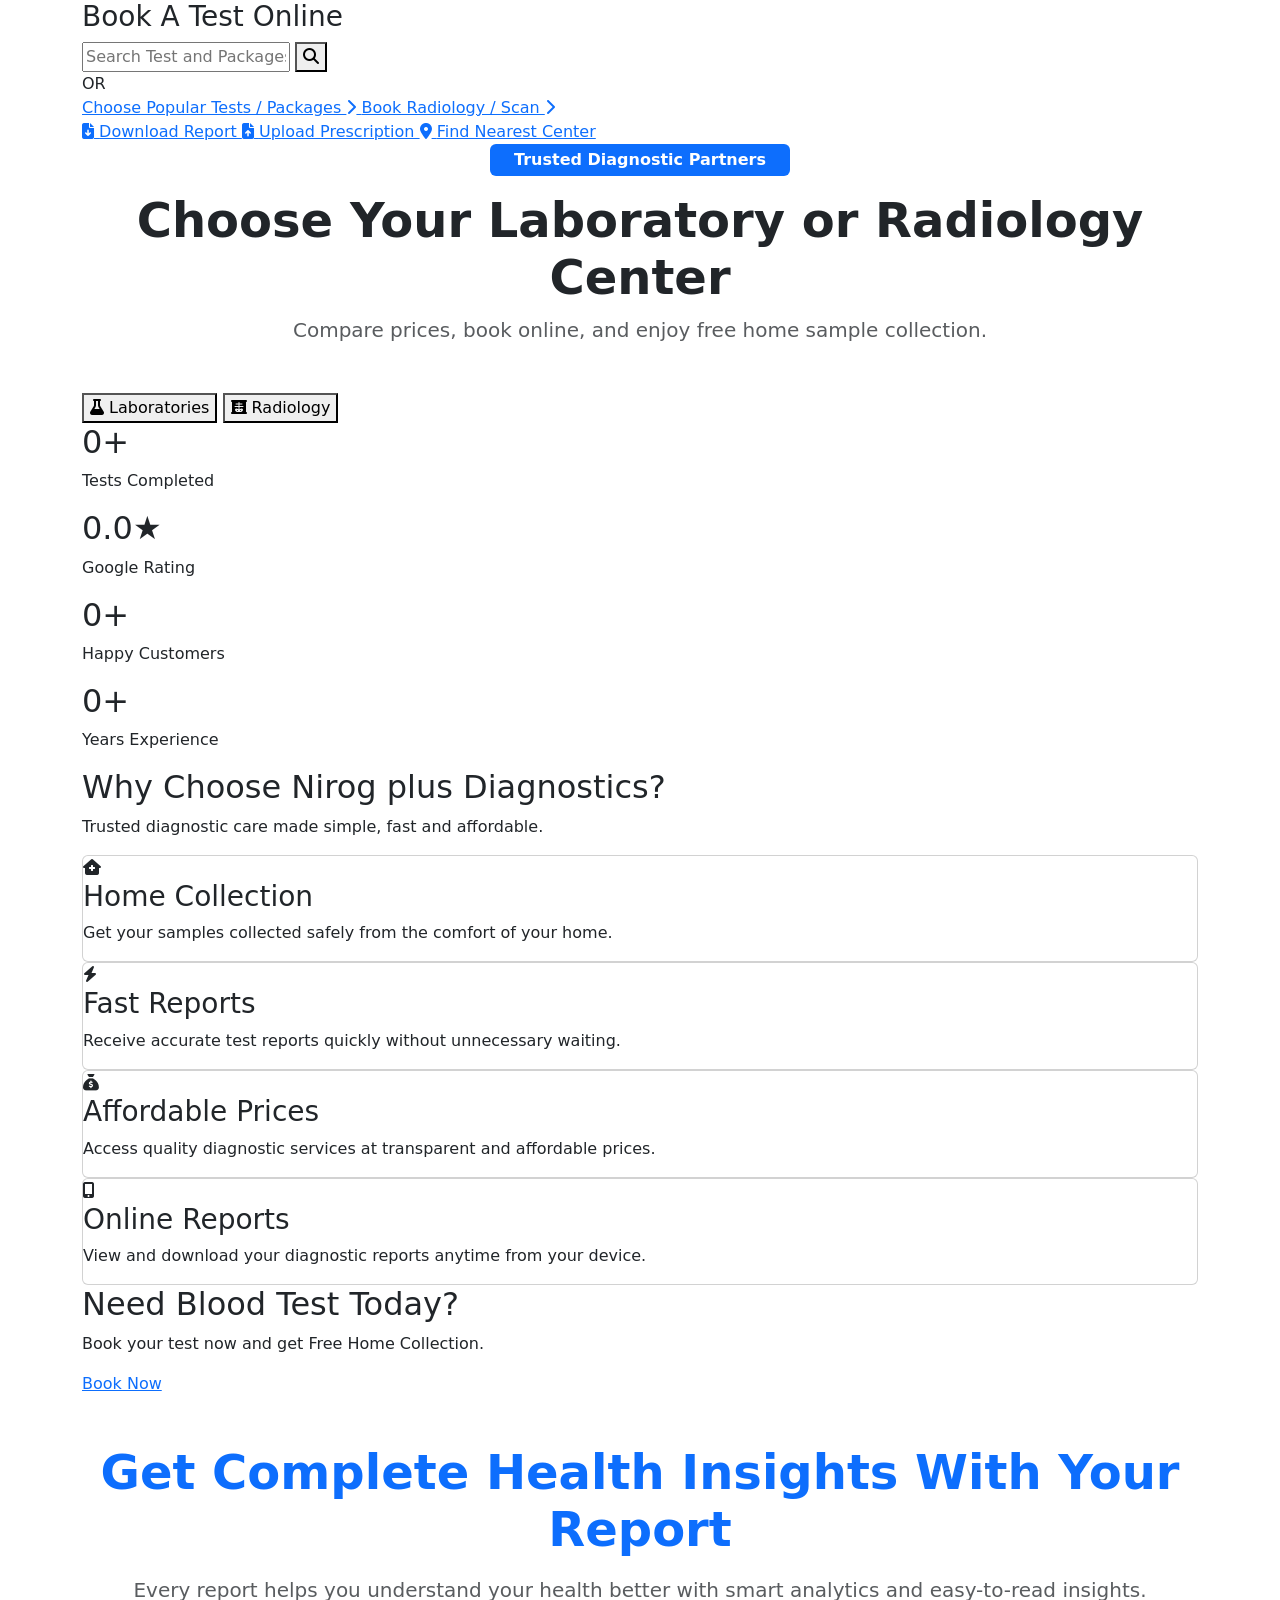
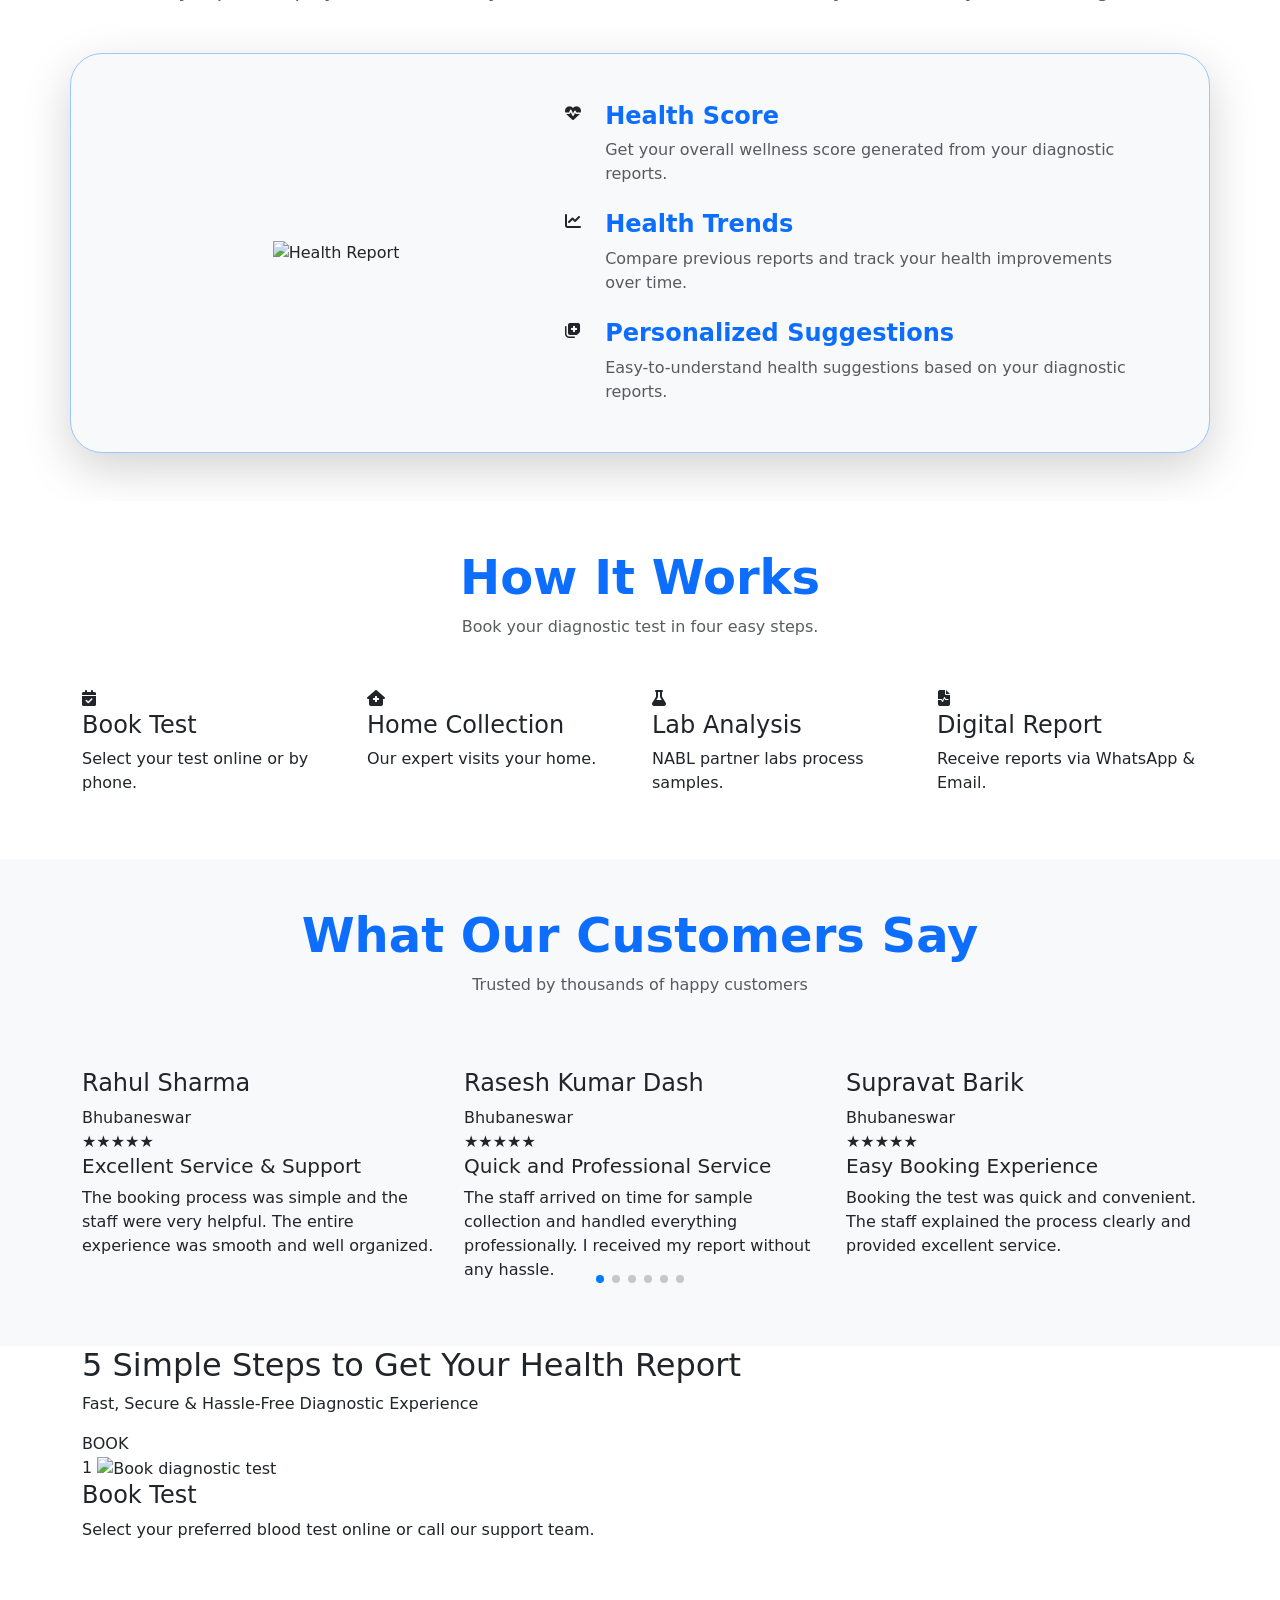
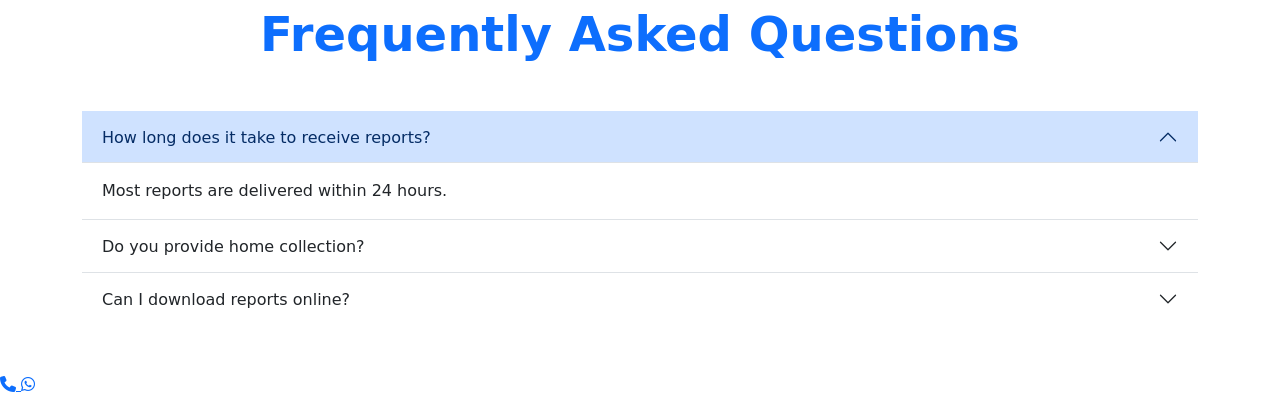
==== index.html @ 0815c011 "updated mobile number and email and chnaged title part" ====
<!DOCTYPE html>
<html lang="en">

<head>

    <meta charset="UTF-8">

    <meta name="viewport" content="width=device-width, initial-scale=1.0">

    <title>Nirog plus Diagnostics</title>

    <link href="https://cdn.jsdelivr.net/npm/bootstrap@5.3.7/dist/css/bootstrap.min.css" rel="stylesheet">
    <link rel="stylesheet"
          href="https://cdnjs.cloudflare.com/ajax/libs/font-awesome/6.6.0/css/all.min.css">
    <link
            rel="stylesheet"
            href="https://cdn.jsdelivr.net/npm/swiper@11/swiper-bundle.min.css">
    <link rel="stylesheet" href="css/style.css">
    <link rel="stylesheet" href="css/home.css">
    <link rel="stylesheet" href="css/fragment.css">
    <link rel="stylesheet" href="css/responsive.css">
    <link rel="stylesheet" href="css/animation.css">

</head>

<body>

<div id="topbar"></div>

<div id="header"></div>

<main>

    <section class="hero-banner">
        <div class="container hero-banner-grid">

            <!-- LEFT: Sliding promo banner -->
             <!-- LEFT: Sliding promo banner -->
            <div class="banner-slider">
                <div class="swiper heroSwiper">
                    <div class="swiper-wrapper" id="bannerWrapper">
                        <!-- Banner images added automatically by JS -->
                    </div>

                    <div class="swiper-pagination"></div>
                </div>
            </div>
            <!-- RIGHT: Booking sidebar card -->
            <div class="booking-card">

                <h3>Book A Test Online</h3>

                <form class="booking-search" >
                    <input type="text" id="testSearch" placeholder="Search Test and Packages">
                    <button type="submit" aria-label="Search">
                        <i class="fa-solid fa-magnifying-glass"></i>
                    </button>
                </form>

                <div class="or-divider"><span>OR</span></div>

                <a href="tests.html" class="booking-option">
                    Choose Popular Tests / Packages
                    <i class="fa-solid fa-chevron-right"></i>
                </a>

                <a href="packages.html#radiology" class="booking-option">
                    Book Radiology / Scan
                    <i class="fa-solid fa-chevron-right"></i>
                </a>

                <div class="quick-actions">

                    <a href="#" class="quick-action" onclick="downloadReportWhatsApp(event)">
        <span class="quick-icon">
            <i class="fa-solid fa-file-arrow-down"></i>
        </span>
                        Download Report
                    </a>

                    <a href="#" class="quick-action" onclick="uploadPrescriptionWhatsApp(event)">
        <span class="quick-icon">
            <i class="fa-solid fa-file-arrow-up"></i>
        </span>
                        Upload Prescription
                    </a>

                    <a href="https://maps.google.com/?q=NIROG+Diagnostics"
                       target="_blank"
                       class="quick-action">
        <span class="quick-icon">
            <i class="fa-solid fa-location-dot"></i>
        </span>
                        Find Nearest Center
                    </a>

                </div>

            </div>

        </div>
    </section>

    <section class="partner-section">

        <div class="container">

            <div class="section-title text-center mb-5">

            <span class="badge bg-primary px-4 py-2 fs-6">
                Trusted Diagnostic Partners
            </span>

                <h1 class="display-5 fw-bold mt-3">
                    Choose Your Laboratory or Radiology Center
                </h1>

                <p class="lead text-muted">

                    Compare prices, book online, and enjoy free home sample collection.

                </p>

            </div>

            <div class="partner-toggle-container">
                <div class="partner-toggle-slider"></div>
                <button class="partner-tab active"
                        data-target="labs">
                    <i class="fa-solid fa-flask"></i>
                    Laboratories
                </button>
                <button class="partner-tab"
                        data-target="radiology">
                    <i class="fa-solid fa-x-ray"></i>
                    Radiology
                </button>
            </div>

            <div id="labs"
                 class="partner-grid active-grid"></div>

            <div id="radiology"
                 class="partner-grid"></div>

        </div>

    </section>
    <section class="stats">

        <div class="container stat-grid">

            <div>
                <h2><span class="counter-value" data-target="2000">0</span>+</h2>
                <p>Tests Completed</p>
            </div>

            <div>
                <h2><span class="counter-value" data-target="4.5" data-decimals="1">0.0</span>★</h2>
                <p>Google Rating</p>
            </div>

            <div>
                <h2><span class="counter-value" data-target="5000">0</span>+</h2>
                <p>Happy Customers</p>
            </div>

            <div>
                <h2><span class="counter-value" data-target="15">0</span>+</h2>
                <p>Years Experience</p>
            </div>

        </div>

    </section>

    <section class="services">
        <div class="container">

            <h2>Why Choose Nirog plus Diagnostics?</h2>

            <p class="section-subtitle">
                Trusted diagnostic care made simple, fast and affordable.
            </p>

            <div class="service-grid">

                <div class="card">
                    <div class="service-icon">
                        <i class="fa-solid fa-house-medical"></i>
                    </div>
                    <h3>Home Collection</h3>
                    <p>Get your samples collected safely from the comfort of your home.</p>
                </div>

                <div class="card">
                    <div class="service-icon">
                        <i class="fa-solid fa-bolt"></i>
                    </div>
                    <h3>Fast Reports</h3>
                    <p>Receive accurate test reports quickly without unnecessary waiting.</p>
                </div>

                <div class="card">
                    <div class="service-icon">
                        <i class="fa-solid fa-sack-dollar"></i>
                    </div>
                    <h3>Affordable Prices</h3>
                    <p>Access quality diagnostic services at transparent and affordable prices.</p>
                </div>

                <div class="card">
                    <div class="service-icon">
                        <i class="fa-solid fa-mobile-screen-button"></i>
                    </div>
                    <h3>Online Reports</h3>
                    <p>View and download your diagnostic reports anytime from your device.</p>
                </div>

            </div>
        </div>
    </section>
    <section class="cta">

        <div class="container">

            <h2>

                Need Blood Test Today?

            </h2>

            <p>

                Book your test now and get Free Home Collection.

            </p>

            <a href="booking.html" class="primary-btn">

                Book Now

            </a>

        </div>
        </section>
    <section class="health-insights py-5">

        <div class="container">

            <div class="text-center mb-5">

                <h2 class="fw-bold display-5 text-primary">
                    Get Complete Health Insights With Your Report
                </h2>

                <p class="lead text-muted mt-3">
                    Every report helps you understand your health better with
                    smart analytics and easy-to-read insights.
                </p>

            </div>

            <div class="row align-items-center rounded-5 shadow-lg p-5 bg-light border border-primary-subtle">

                <!-- Left Image -->

                <div class="col-lg-5 text-center position-relative mb-5 mb-lg-0">

                    <img src="images/all/health-report.png"
                         class="img-fluid health-img"
                         alt="Health Report">

                    <span class="pulse pulse1"></span>
                    <span class="pulse pulse2"></span>

                </div>

                <!-- Right Content -->

                <div class="col-lg-7">

                    <div class="d-flex mb-4">

                        <div class="icon-circle me-4">

                            <i class="fa-solid fa-heart-pulse"></i>

                        </div>

                        <div>

                            <h4 class="fw-bold text-primary">
                                Health Score
                            </h4>

                            <p class="text-muted mb-0">
                                Get your overall wellness score generated from your
                                diagnostic reports.
                            </p>

                        </div>

                    </div>

                    <div class="d-flex mb-4">

                        <div class="icon-circle me-4">

                            <i class="fa-solid fa-chart-line"></i>

                        </div>

                        <div>

                            <h4 class="fw-bold text-primary">
                                Health Trends
                            </h4>

                            <p class="text-muted mb-0">
                                Compare previous reports and track your health
                                improvements over time.
                            </p>

                        </div>

                    </div>

                    <div class="d-flex">

                        <div class="icon-circle me-4">

                            <i class="fa-solid fa-notes-medical"></i>

                        </div>

                        <div>

                            <h4 class="fw-bold text-primary">
                                Personalized Suggestions
                            </h4>

                            <p class="text-muted mb-0">
                                Easy-to-understand health suggestions based on
                                your diagnostic reports.
                            </p>

                        </div>

                    </div>

                </div>

            </div>

        </div>

    </section>
    <section class="process py-5 bg-white">

        <div class="container">

            <div class="text-center mb-5">

                <h2 class="display-5 fw-bold text-primary">

                    How It Works

                </h2>

                <p class="text-muted">

                    Book your diagnostic test in four easy steps.

                </p>

            </div>

            <div class="row g-4">

                <div class="col-lg-3 col-md-6">

                    <div class="process-card">

                        <div class="process-icon">

                            <i class="fa-solid fa-calendar-check"></i>

                        </div>

                        <h4>Book Test</h4>

                        <p>Select your test online or by phone.</p>

                    </div>

                </div>

                <div class="col-lg-3 col-md-6">

                    <div class="process-card">

                        <div class="process-icon">

                            <i class="fa-solid fa-house-medical"></i>

                        </div>

                        <h4>Home Collection</h4>

                        <p>Our expert visits your home.</p>

                    </div>

                </div>

                <div class="col-lg-3 col-md-6">

                    <div class="process-card">

                        <div class="process-icon">

                            <i class="fa-solid fa-flask"></i>

                        </div>

                        <h4>Lab Analysis</h4>

                        <p>NABL partner labs process samples.</p>

                    </div>

                </div>

                <div class="col-lg-3 col-md-6">

                    <div class="process-card">

                        <div class="process-icon">

                            <i class="fa-solid fa-file-waveform"></i>

                        </div>

                        <h4>Digital Report</h4>

                        <p>Receive reports via WhatsApp & Email.</p>

                    </div>

                </div>

            </div>

        </div>

    </section>
    <section class="testimonial-section py-5 bg-light">

        <div class="container">

            <div class="text-center mb-5">

                <h2 class="display-5 fw-bold text-primary">

                    What Our Customers Say

                </h2>

                <p class="text-muted">

                    Trusted by thousands of happy customers

                </p>

            </div>

            <div class="swiper testimonialSwiper">

                <div class="swiper-wrapper">

                    <div class="swiper-slide">

                        <div class="testimonial-card">

                            <div class="testimonial-header">

                                <img src="https://i.pravatar.cc/120?img=11" alt="">

                                <div class="testimonial-user">

                                    <h4>Rahul Sharma</h4>

                                    <span>Bhubaneswar</span>

                                    <div class="stars">
                                        ★★★★★
                                    </div>

                                </div>

                            </div>

                            <h5 class="review-title">
                                Excellent Service & Support
                            </h5>

                            <p>
                                The booking process was simple and the staff were very helpful. The entire experience was smooth and well organized.
                            </p>

                        </div>

                    </div>

                    <div class="swiper-slide">

                        <div class="testimonial-card">

                            <div class="testimonial-header">

                                <img src="https://i.pravatar.cc/120?img=17" alt="">

                                <div class="testimonial-user">

                                    <h4>Rasesh Kumar Dash</h4>

                                    <span>Bhubaneswar</span>

                                    <div class="stars">
                                        ★★★★★
                                    </div>

                                </div>

                            </div>

                            <h5 class="review-title">
                                Quick and Professional Service
                            </h5>

                            <p>
                                The staff arrived on time for sample collection and handled everything professionally. I received my report without any hassle.
                            </p>

                        </div>

                    </div>

                    <div class="swiper-slide">

                        <div class="testimonial-card">

                            <div class="testimonial-header">

                                <img src="https://i.pravatar.cc/120?img=14" alt="">

                                <div class="testimonial-user">

                                    <h4>Supravat Barik</h4>

                                    <span>Bhubaneswar</span>

                                    <div class="stars">
                                        ★★★★★
                                    </div>

                                </div>

                            </div>

                            <h5 class="review-title">
                                Easy Booking Experience
                            </h5>

                            <p>
                                Booking the test was quick and convenient. The staff explained the process clearly and provided excellent service.
                            </p>

                        </div>

                    </div>

                    <div class="swiper-slide">

                        <div class="testimonial-card">

                            <div class="testimonial-header">

                                <img src="https://i.pravatar.cc/120?img=13" alt="">

                                <div class="testimonial-user">

                                    <h4>Samer Swain</h4>

                                    <span>Cuttack</span>

                                    <div class="stars">
                                        ★★★★★
                                    </div>

                                </div>

                            </div>

                            <h5 class="review-title">
                                Fast Report Delivery
                            </h5>

                            <p>
                                I was impressed with how quickly the report was prepared. The process was simple, and the report was easy to access.
                            </p>

                        </div>

                    </div>

                    <div class="swiper-slide">

                        <div class="testimonial-card">

                            <div class="testimonial-header">

                                <img src="https://i.pravatar.cc/120?img=12" alt="">

                                <div class="testimonial-user">

                                    <h4>Siba Sundar Behera</h4>

                                    <span>Bhadrak</span>

                                    <div class="stars">
                                        ★★★★★
                                    </div>

                                </div>

                            </div>

                            <h5 class="review-title">
                                Convenient Home Collection
                            </h5>

                            <p>
                                The home sample collection service was very convenient. The staff was polite, careful, and arrived at the scheduled time.
                            </p>

                        </div>

                    </div>

                    <div class="swiper-slide">

                        <div class="testimonial-card">

                            <div class="testimonial-header">

                                <img src="https://i.pravatar.cc/120?img=16" alt="">

                                <div class="testimonial-user">

                                    <h4>Adesh Shhu</h4>

                                    <span>Bhubaneswar</span>

                                    <div class="stars">
                                        ★★★★★
                                    </div>

                                </div>

                            </div>

                            <h5 class="review-title">
                                Great Overall Experience
                            </h5>

                            <p>
                                From booking to receiving the report, everything was handled smoothly. A convenient and reliable diagnostic service.
                            </p>

                        </div>

                    </div>

                </div>

                <div class="swiper-pagination"></div>

            </div>

        </div>

    </section>
    <section class="journey">

        <div class="container">

            <div class="journey-heading">
                <h2>5 Simple Steps to Get Your Health Report</h2>
                <p>Fast, Secure & Hassle-Free Diagnostic Experience</p>
            </div>

            <div class="swiper journeySwiper">

                <div class="swiper-wrapper">

                    <!-- Step 1 -->
                    <div class="swiper-slide">
                        <div class="journey-card">
                            <span class="step-tag blue">BOOK</span>

                            <div class="journey-image">
                                <span class="step-number">1</span>
                                <img src="https://images.unsplash.com/photo-1516321318423-f06f85e504b3?w=500"
                                     alt="Book diagnostic test">
                            </div>

                            <h4>Book Test</h4>
                            <p>Select your preferred blood test online or call our support team.</p>
                        </div>
                    </div>

                    <!-- Step 2 -->
                    <div class="swiper-slide">
                        <div class="journey-card">
                            <span class="step-tag pink">CONFIRM</span>

                            <div class="journey-image">
                                <span class="step-number">2</span>
                                <img src="https://images.unsplash.com/photo-1512941937669-90a1b58e7e9c?w=500"
                                     alt="Booking confirmation">
                            </div>

                            <h4>Confirmation</h4>
                            <p>Receive your booking confirmation instantly through SMS and WhatsApp.</p>
                        </div>
                    </div>

                    <!-- Step 3 -->
                    <div class="swiper-slide">
                        <div class="journey-card">
                            <span class="step-tag green">COLLECT</span>

                            <div class="journey-image">
                                <span class="step-number">3</span>
                                <img src="https://images.unsplash.com/photo-1584515933487-779824d29309?w=500"
                                     alt="Home sample collection">
                            </div>

                            <h4>Sample Collection</h4>
                            <p>Certified professionals collect your sample safely from your home.</p>
                        </div>
                    </div>

                    <!-- Step 4 -->
                    <div class="swiper-slide">
                        <div class="journey-card">
                            <span class="step-tag blue">ANALYZE</span>

                            <div class="journey-image">
                                <span class="step-number">4</span>
                                <img src="https://images.unsplash.com/photo-1576091160550-2173dba999ef?w=500"
                                     alt="Laboratory analysis">
                            </div>

                            <h4>Lab Analysis</h4>
                            <p>Partner laboratories process every sample carefully and accurately.</p>
                        </div>
                    </div>

                    <!-- Step 5 -->
                    <div class="swiper-slide">
                        <div class="journey-card">
                            <span class="step-tag red">REPORT</span>

                            <div class="journey-image">
                                <span class="step-number">5</span>
                                <img src="https://images.unsplash.com/photo-1559757175-0eb30cd8c063?w=500"
                                     alt="Download diagnostic report">
                            </div>

                            <h4>Download Report</h4>
                            <p>Receive your report conveniently through WhatsApp and Email.</p>
                        </div>
                    </div>

                </div>

                <div class="swiper-pagination journey-pagination"></div>

            </div>

        </div>

    </section>
    <section class="py-5">

        <div class="container">

            <h2 class="display-5 text-center fw-bold text-primary mb-5">

                Frequently Asked Questions

            </h2>

            <div class="accordion accordion-flush"

                 id="faqAccordion">

                <div class="accordion-item">

                    <h2 class="accordion-header">

                        <button class="accordion-button"

                                data-bs-toggle="collapse"

                                data-bs-target="#faq1">

                            How long does it take to receive reports?

                        </button>

                    </h2>

                    <div id="faq1"

                         class="accordion-collapse collapse show"

                         data-bs-parent="#faqAccordion">

                        <div class="accordion-body">

                            Most reports are delivered within 24 hours.

                        </div>

                    </div>

                </div>

                <div class="accordion-item">

                    <h2 class="accordion-header">

                        <button class="accordion-button collapsed"

                                data-bs-toggle="collapse"

                                data-bs-target="#faq2">

                            Do you provide home collection?

                        </button>

                    </h2>

                    <div id="faq2"

                         class="accordion-collapse collapse"

                         data-bs-parent="#faqAccordion">

                        <div class="accordion-body">

                            Yes, free home collection is available in selected locations.

                        </div>

                    </div>

                </div>

                <div class="accordion-item">

                    <h2 class="accordion-header">

                        <button class="accordion-button collapsed"

                                data-bs-toggle="collapse"

                                data-bs-target="#faq3">

                            Can I download reports online?

                        </button>

                    </h2>

                    <div id="faq3"

                         class="accordion-collapse collapse"

                         data-bs-parent="#faqAccordion">

                        <div class="accordion-body">

                            Yes, reports are available through WhatsApp, Email, and the website.

                        </div>

                    </div>

                </div>

            </div>

        </div>

    </section>
    <a href="tel:+919114124211"
       class="call-float">

        <i class="fa-solid fa-phone"></i>

    </a>
    <a href="https://wa.me/919114124211"
       class="whatsapp-float"
       target="_blank">

        <i class="fa-brands fa-whatsapp"></i>

    </a>
</main>

<div id="footer"></div>
<script src="https://cdn.jsdelivr.net/npm/swiper@11/swiper-bundle.min.js"></script>
<script src="https://cdn.jsdelivr.net/npm/bootstrap@5.3.7/dist/js/bootstrap.bundle.min.js"></script>
<script src="https://cdn.jsdelivr.net/npm/@srexi/purecounterjs/dist/purecounter_vanilla.js"></script>
<script src="js/include.js"></script>
<script src="js/partners.js"></script>
<script src="js/app.js"></script>
<script>

    const swiper = new Swiper(".testimonialSwiper",{

    loop:true,

    spaceBetween:30,

    speed:900,

    grabCursor:true,

    autoplay:{

    delay:2500,

    disableOnInteraction:false,

    pauseOnMouseEnter:true

    },

    pagination:{

    el:".swiper-pagination",

    clickable:true

    },

    breakpoints:{

    0:{

    slidesPerView:1

    },

    768:{

    slidesPerView:2

    },

    1200:{

    slidesPerView:3

    }

    }

    });
    document.querySelector(".booking-search")
    .addEventListener("submit", function(e){

        e.preventDefault();

        const query =
            document.getElementById("testSearch").value.trim();

        if(query){
            window.location.href =
                "search.html?q=" + encodeURIComponent(query);
        }
    });

</script>
</body>

</html>
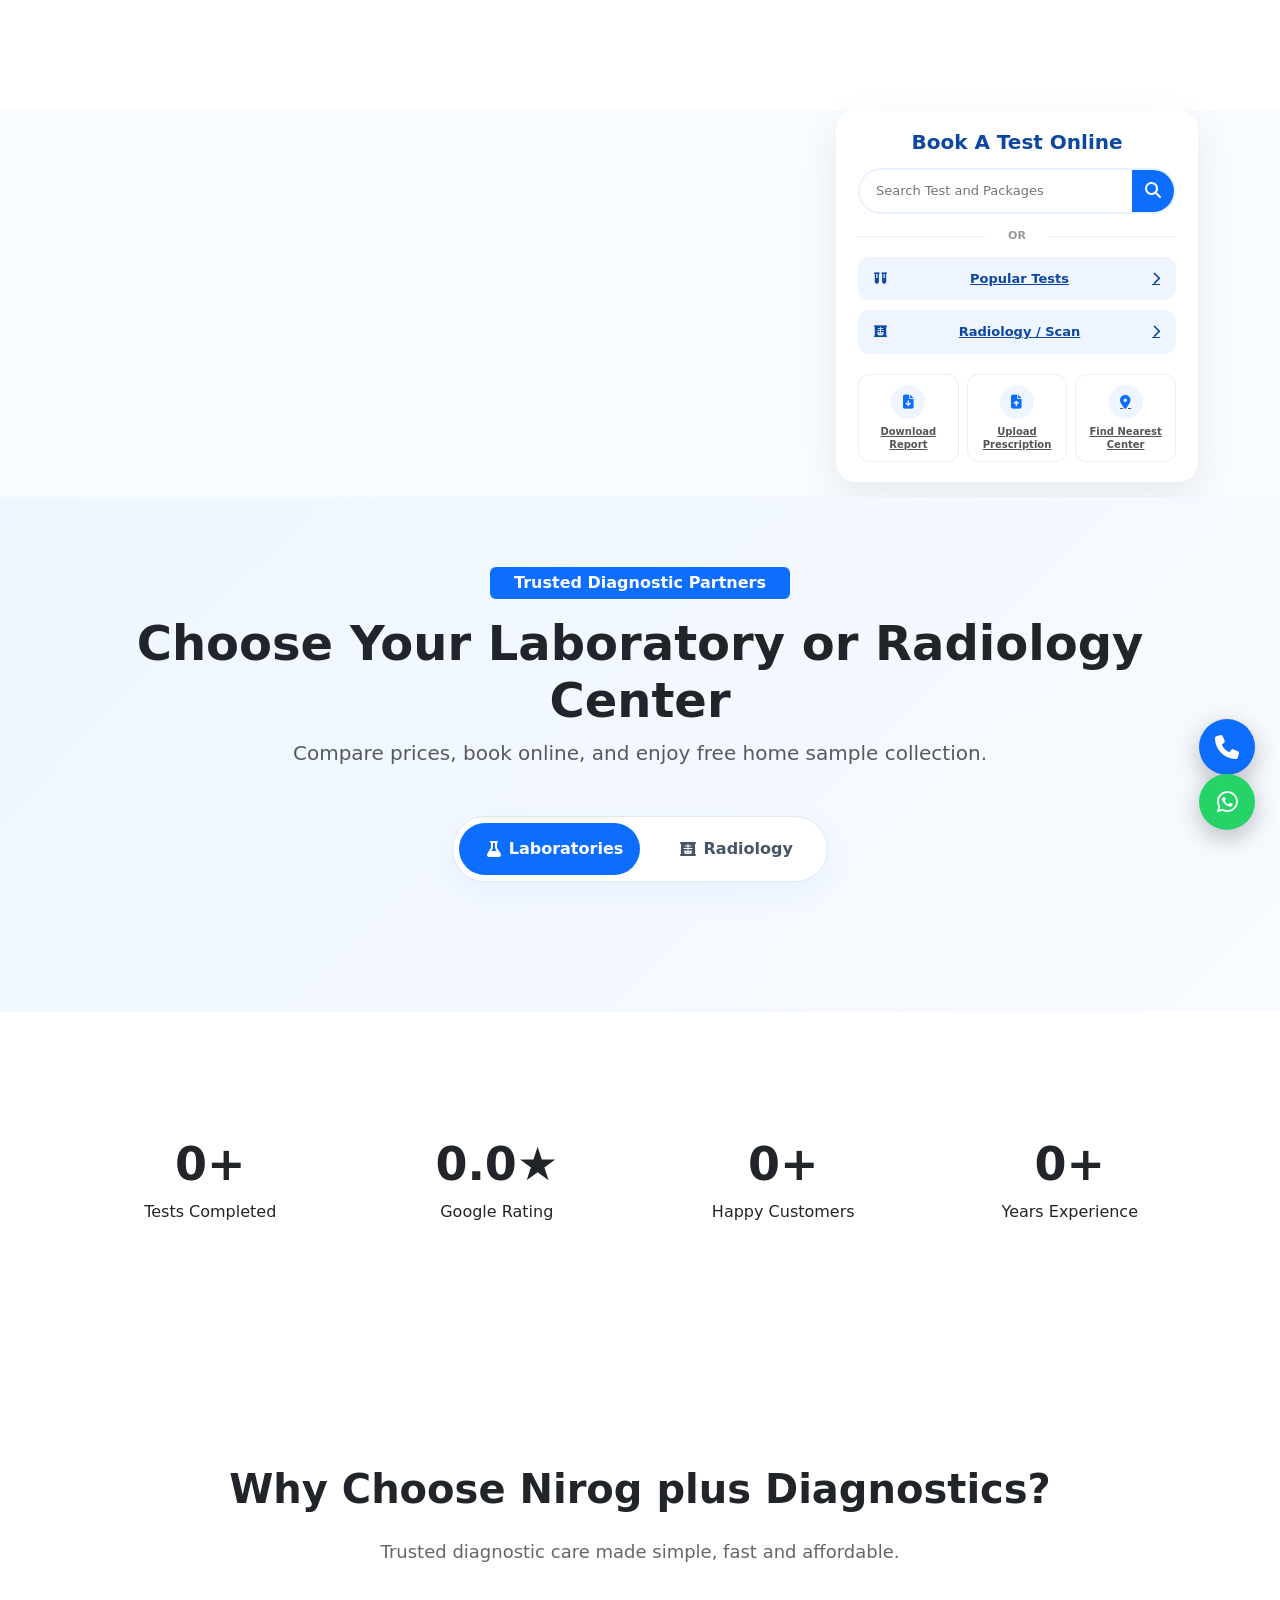
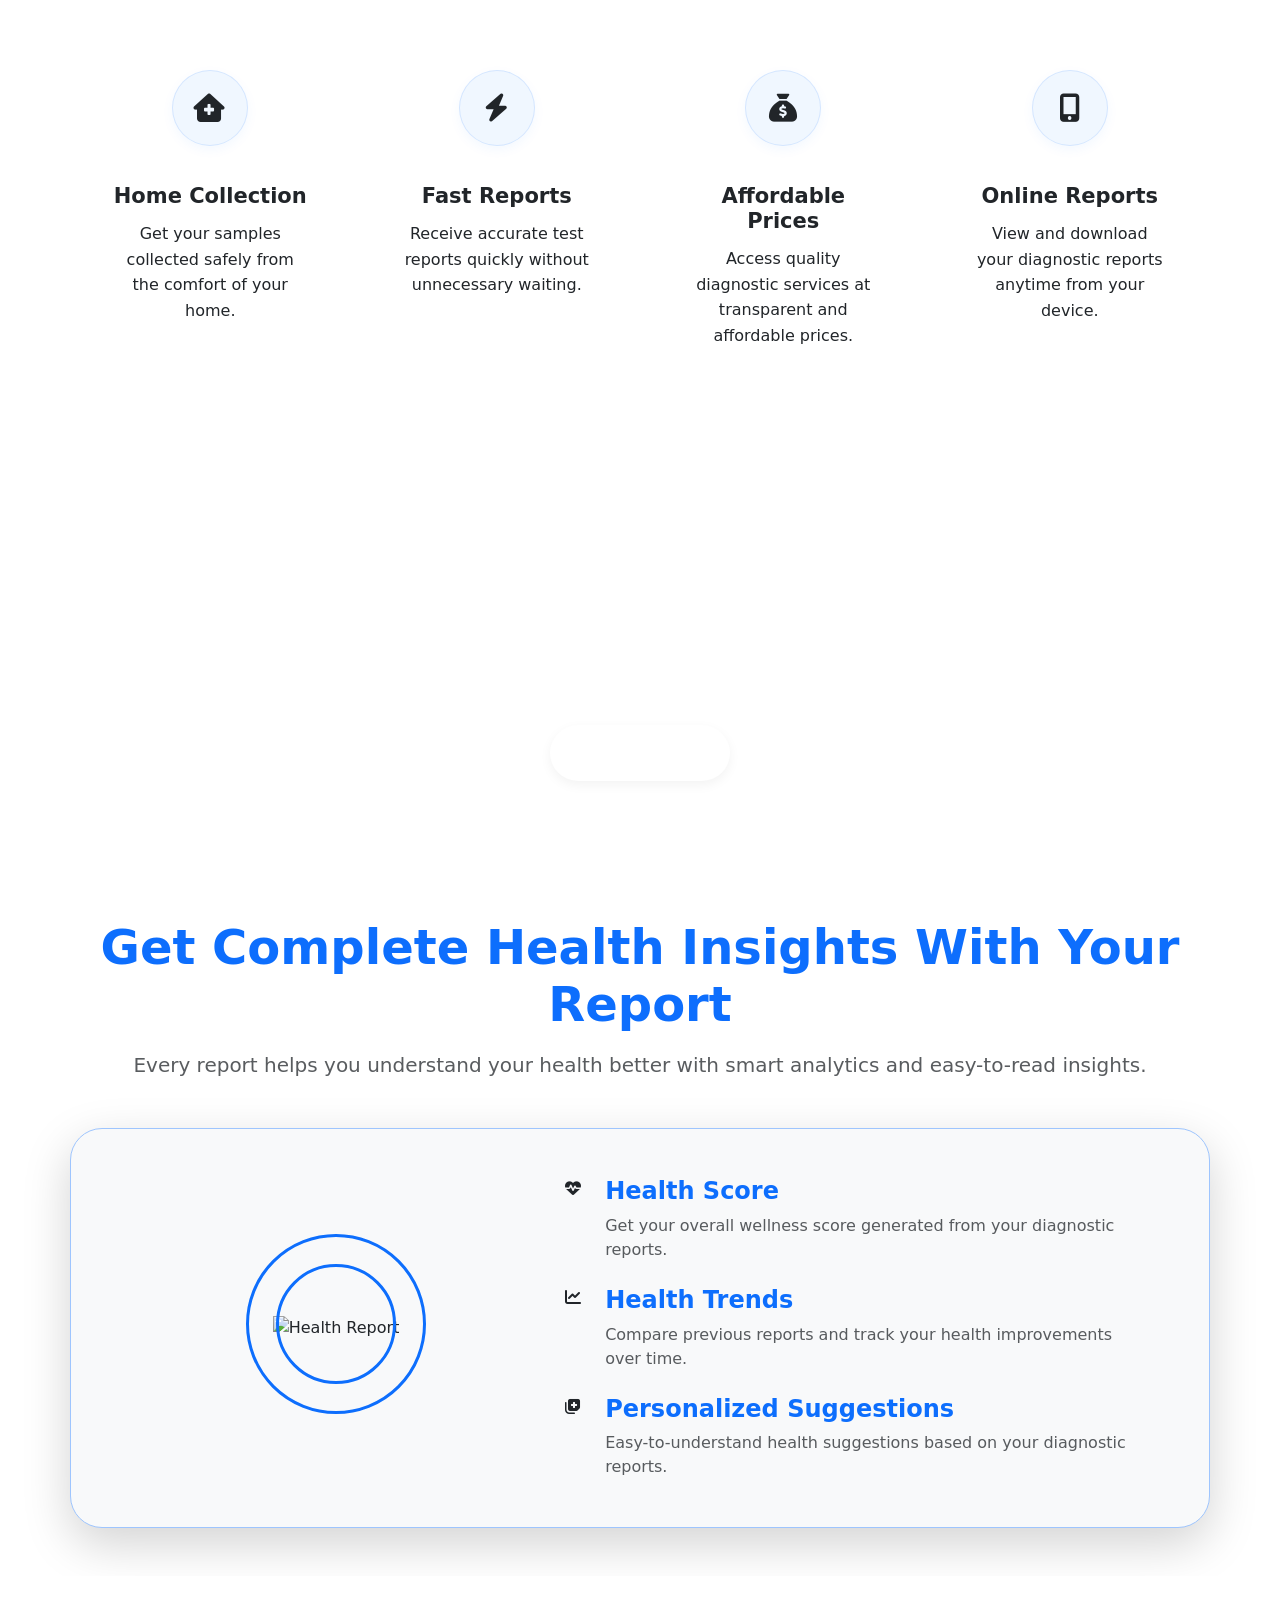
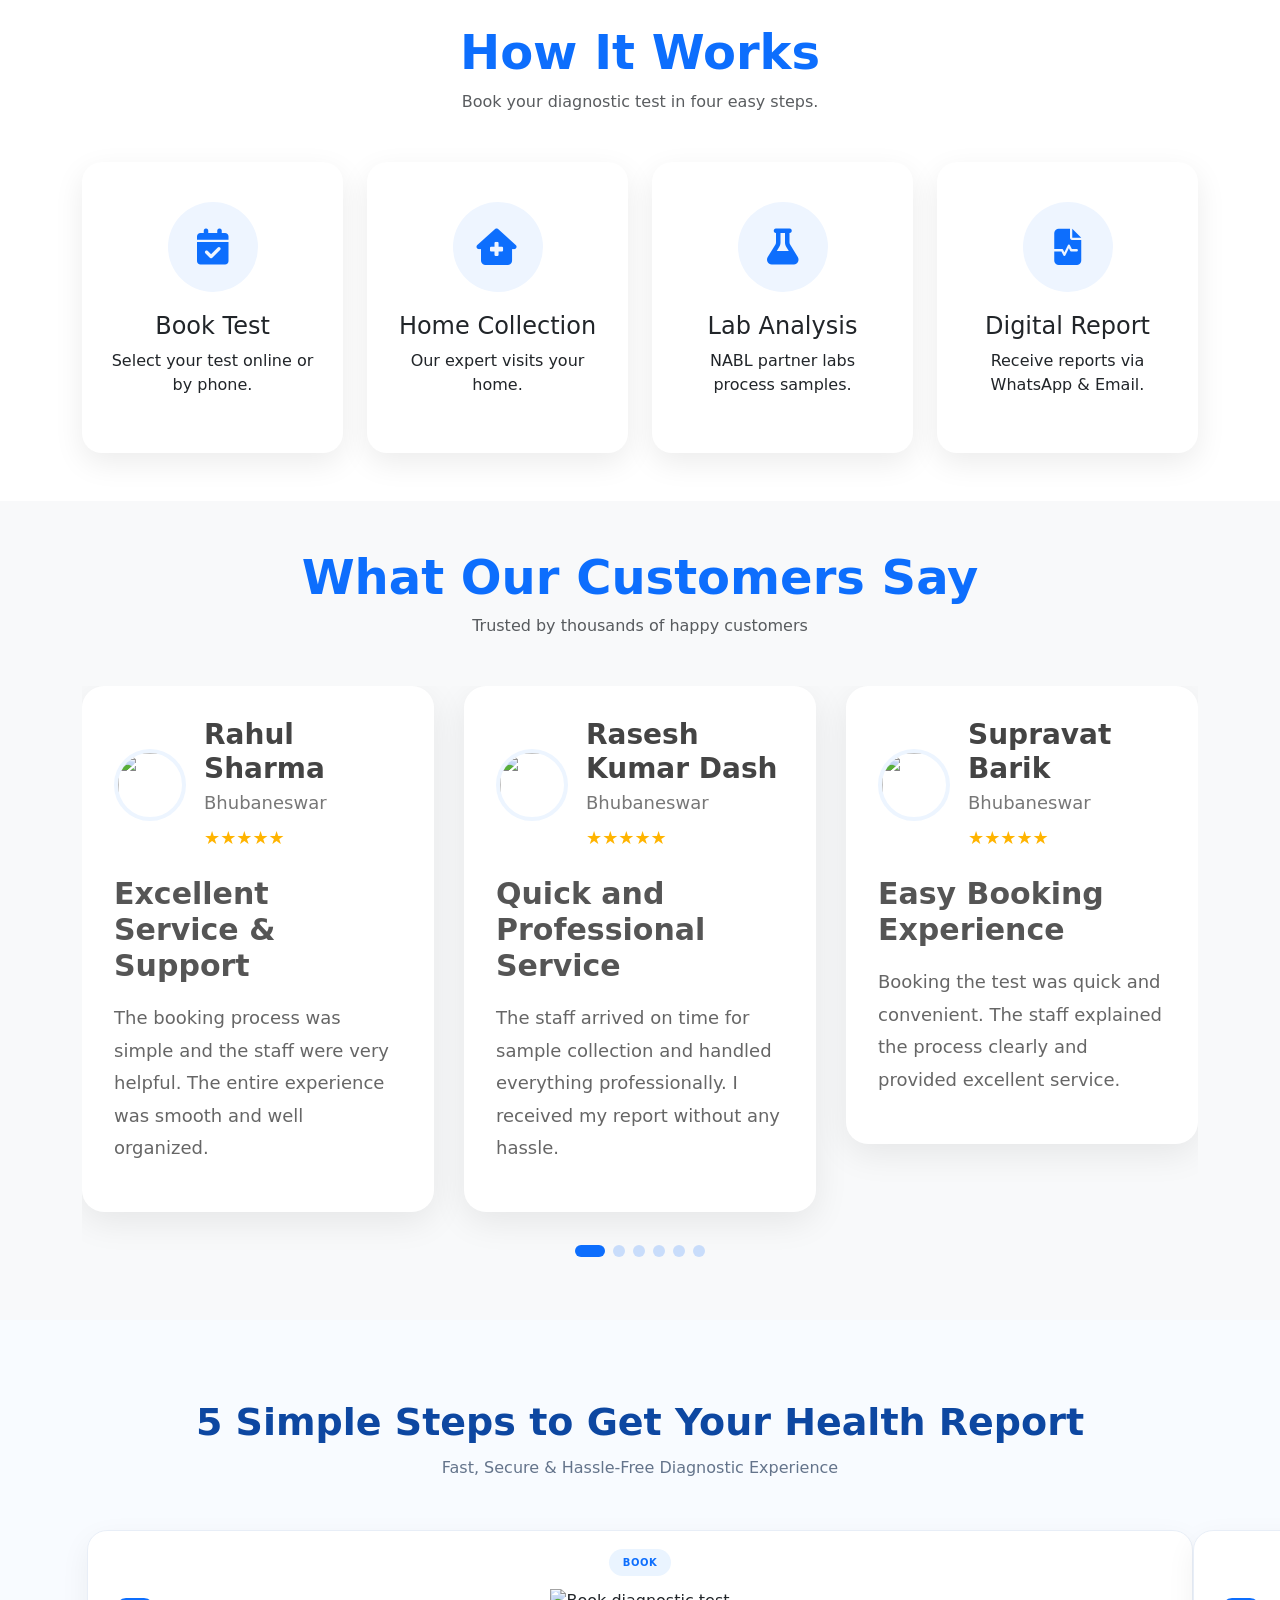
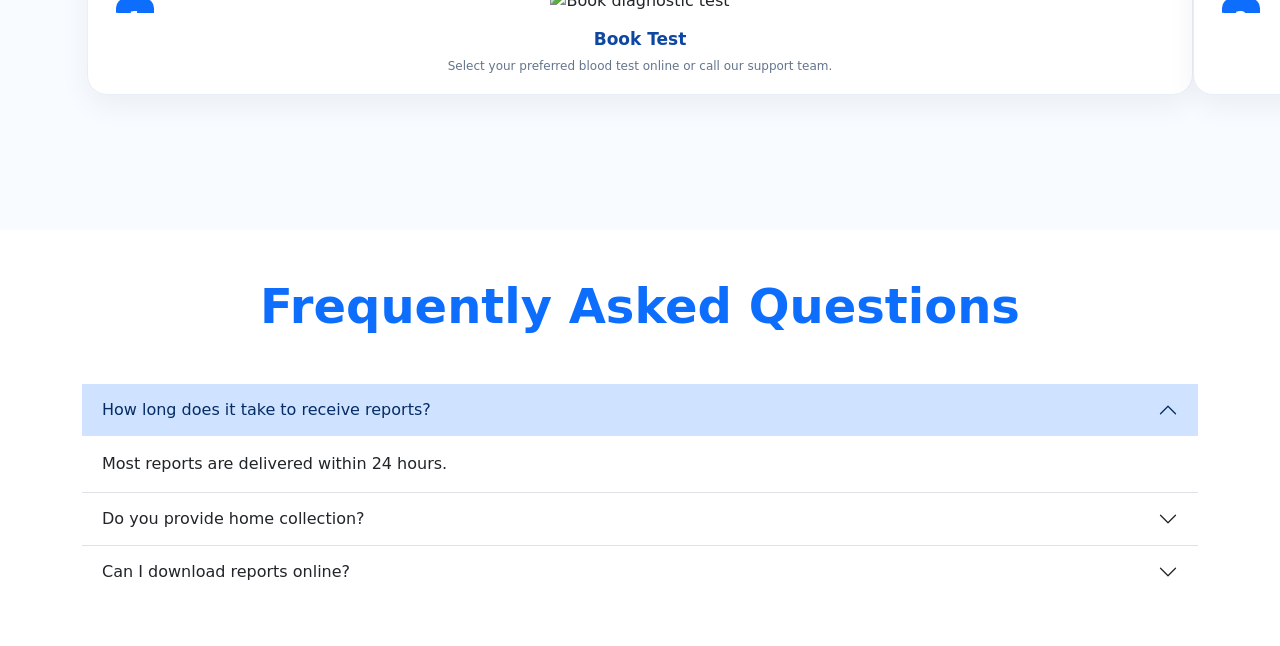
==== commit 960e76be: "fixing index.html for mobile view 576" ====
--- a/index.html
+++ b/index.html
@@ -8,6 +8,7 @@
     <meta name="viewport" content="width=device-width, initial-scale=1.0">
 
     <title>Nirog plus Diagnostics</title>
+    <link rel="icon" type="image/png" href="images/logo.png">
 
     <link href="https://cdn.jsdelivr.net/npm/bootstrap@5.3.7/dist/css/bootstrap.min.css" rel="stylesheet">
     <link rel="stylesheet"
@@ -35,7 +36,7 @@
         <div class="container hero-banner-grid">
 
             <!-- LEFT: Sliding promo banner -->
-             <!-- LEFT: Sliding promo banner -->
+            <!-- LEFT: Sliding promo banner -->
             <div class="banner-slider">
                 <div class="swiper heroSwiper">
                     <div class="swiper-wrapper" id="bannerWrapper">
@@ -50,7 +51,7 @@
 
                 <h3>Book A Test Online</h3>
 
-                <form class="booking-search" >
+                <form class="booking-search">
                     <input type="text" id="testSearch" placeholder="Search Test and Packages">
                     <button type="submit" aria-label="Search">
                         <i class="fa-solid fa-magnifying-glass"></i>
@@ -60,13 +61,32 @@
                 <div class="or-divider"><span>OR</span></div>
 
                 <a href="tests.html" class="booking-option">
-                    Choose Popular Tests / Packages
-                    <i class="fa-solid fa-chevron-right"></i>
+
+    <span class="booking-option-icon">
+        <i class="fa-solid fa-vials"></i>
+    </span>
+
+                    <span class="booking-option-text">
+        Popular Tests
+    </span>
+
+                    <i class="fa-solid fa-chevron-right booking-arrow"></i>
+
                 </a>
 
+
                 <a href="packages.html#radiology" class="booking-option">
-                    Book Radiology / Scan
-                    <i class="fa-solid fa-chevron-right"></i>
+
+    <span class="booking-option-icon">
+        <i class="fa-solid fa-x-ray"></i>
+    </span>
+
+                    <span class="booking-option-text">
+        Radiology / Scan
+    </span>
+
+                    <i class="fa-solid fa-chevron-right booking-arrow"></i>
+
                 </a>
 
                 <div class="quick-actions">
@@ -243,7 +263,7 @@
             </a>
 
         </div>
-        </section>
+    </section>
     <section class="health-insights py-5">
 
         <div class="container">
@@ -506,7 +526,8 @@
                             </h5>
 
                             <p>
-                                The booking process was simple and the staff were very helpful. The entire experience was smooth and well organized.
+                                The booking process was simple and the staff were very helpful. The entire experience
+                                was smooth and well organized.
                             </p>
 
                         </div>
@@ -540,7 +561,8 @@
                             </h5>
 
                             <p>
-                                The staff arrived on time for sample collection and handled everything professionally. I received my report without any hassle.
+                                The staff arrived on time for sample collection and handled everything professionally. I
+                                received my report without any hassle.
                             </p>
 
                         </div>
@@ -574,7 +596,8 @@
                             </h5>
 
                             <p>
-                                Booking the test was quick and convenient. The staff explained the process clearly and provided excellent service.
+                                Booking the test was quick and convenient. The staff explained the process clearly and
+                                provided excellent service.
                             </p>
 
                         </div>
@@ -608,7 +631,8 @@
                             </h5>
 
                             <p>
-                                I was impressed with how quickly the report was prepared. The process was simple, and the report was easy to access.
+                                I was impressed with how quickly the report was prepared. The process was simple, and
+                                the report was easy to access.
                             </p>
 
                         </div>
@@ -642,7 +666,8 @@
                             </h5>
 
                             <p>
-                                The home sample collection service was very convenient. The staff was polite, careful, and arrived at the scheduled time.
+                                The home sample collection service was very convenient. The staff was polite, careful,
+                                and arrived at the scheduled time.
                             </p>
 
                         </div>
@@ -676,7 +701,8 @@
                             </h5>
 
                             <p>
-                                From booking to receiving the report, everything was handled smoothly. A convenient and reliable diagnostic service.
+                                From booking to receiving the report, everything was handled smoothly. A convenient and
+                                reliable diagnostic service.
                             </p>
 
                         </div>
--- a/css/home.css
+++ b/css/home.css
@@ -0,0 +1,1623 @@
+/* home.css
+   Restructured:
+   1. Buttons
+   2. Hero
+   3. Partner Labs
+   4. Stats
+   5. Services
+   6. CTA
+   7. Health Insights
+   8. Process
+   9. Testimonials
+   10. Journey
+   Tablet responsive
+   Mobile responsive
+*/
+
+/* =====================================================
+   GENERAL
+===================================================== */
+
+section {
+    position: relative;
+}
+
+.hero,
+.stats,
+.services,
+.cta {
+    width: 100%;
+}
+
+.section-subtitle {
+    text-align: center;
+    color: #666;
+    font-size: 18px;
+    margin-top: -35px;
+    margin-bottom: 60px;
+}
+
+/* =====================================================
+   1. BUTTONS
+===================================================== */
+
+.hero-btn {
+    display: flex;
+    gap: 18px;
+    margin-bottom: 35px;
+}
+
+.primary-btn,
+.secondary-btn {
+    display: inline-flex;
+    align-items: center;
+    justify-content: center;
+    padding: 16px 34px;
+    border-radius: 50px;
+    font-weight: 600;
+    transition: var(--transition-smooth);
+    text-decoration: none;
+    min-width: 180px;
+}
+
+.primary-btn {
+    background: var(--accent-color);
+    color: #fff;
+    box-shadow: 0 10px 20px rgba(13,110,253,.2);
+}
+
+.primary-btn:hover {
+    background: var(--accent-hover);
+    transform: translateY(-4px);
+    box-shadow: 0 15px 30px rgba(13,110,253,.3);
+    color: #fff;
+}
+
+.secondary-btn {
+    border: 2px solid var(--accent-color);
+    color: var(--accent-color);
+}
+
+.secondary-btn:hover {
+    background: var(--accent-color);
+    color: #fff;
+    transform: translateY(-4px);
+    box-shadow: 0 10px 20px rgba(13,110,253,.15);
+}
+
+/* Features */
+
+.features {
+    display: grid;
+    grid-template-columns: repeat(2,1fr);
+    gap: 15px;
+    margin-top: 20px;
+    list-style: none;
+}
+
+.features li {
+    font-size: 16px;
+    color: var(--text-main);
+    font-weight: 600;
+    display: flex;
+    align-items: center;
+    gap: 10px;
+}
+
+.features i {
+    color: var(--success-color);
+}
+
+/* =====================================================
+   2. HERO
+===================================================== */
+
+.hero-banner {
+    padding: 0 0 15px 0 !important;
+    background: #f8fbff;
+}
+
+.hero-banner-grid {
+    display: grid;
+    grid-template-columns: 2fr 1fr;
+    gap: 30px;
+    align-items: start;
+}
+
+/* Slider */
+
+.banner-slider {
+    width: 100%;
+    border-radius: 24px;
+    overflow: hidden;
+    box-shadow: 0 15px 40px rgba(0,0,0,.08);
+}
+
+.heroSwiper {
+    width: 100%;
+    padding-bottom: 0;
+}
+
+.heroSwiper .swiper-slide {
+    width: 100%;
+}
+
+.banner-image {
+    display: block;
+    width: 100%;
+    height: auto;
+    aspect-ratio: 1280 / 548;
+    object-fit: contain;
+}
+
+.heroSwiper .swiper-pagination {
+    bottom: 15px;
+}
+
+.heroSwiper .swiper-pagination-bullet {
+    width: 10px;
+    height: 10px;
+    background: #fff;
+    opacity: .6;
+}
+
+.heroSwiper .swiper-pagination-bullet-active {
+    width: 28px;
+    border-radius: 20px;
+    opacity: 1;
+}
+
+/* Booking Card */
+
+.booking-card {
+    background: #fff;
+    border-radius: 20px;
+    padding: 20px 22px;
+    box-shadow: 0 15px 40px rgba(0,0,0,.08);
+    display: flex;
+    flex-direction: column;
+}
+
+.booking-card h3 {
+    font-size: 20px;
+    font-weight: 700;
+    color: #0d47a1;
+    margin-bottom: 14px;
+    text-align: center;
+}
+
+.booking-search {
+    display: flex;
+    align-items: center;
+    border: 2px solid #eaf1ff;
+    border-radius: 50px;
+    overflow: hidden;
+    margin-bottom: 12px;
+}
+
+.booking-search input {
+    flex: 1;
+    min-width: 0;
+    border: none;
+    outline: none;
+    padding: 11px 16px;
+    font-size: 13px;
+}
+
+.booking-search button {
+    border: none;
+    background: #0d6efd;
+    color: #fff;
+    width: 42px;
+    height: 42px;
+    flex-shrink: 0;
+}
+
+.booking-search button:hover {
+    background: #0b5ed7;
+}
+
+.or-divider {
+    text-align: center;
+    color: #999;
+    font-size: 11px;
+    font-weight: 600;
+    margin: 2px 0 12px;
+    position: relative;
+}
+
+.or-divider::before,
+.or-divider::after {
+    content: "";
+    position: absolute;
+    top: 50%;
+    width: 40%;
+    height: 1px;
+    background: #eee;
+}
+
+.or-divider::before { left: 0; }
+.or-divider::after { right: 0; }
+
+.booking-option {
+    display: flex;
+    align-items: center;
+    justify-content: space-between;
+    background: #eef5ff;
+    color: #0d47a1;
+    font-weight: 600;
+    font-size: 13px;
+    padding: 12px 16px;
+    border-radius: 11px;
+    margin-bottom: 10px;
+}
+
+.booking-option:hover {
+    background: #0d6efd;
+    color: #fff;
+    transform: translateX(4px);
+}
+
+.quick-actions {
+    display: grid;
+    grid-template-columns: repeat(3, minmax(0, 1fr));
+    gap: 8px;
+    padding-top: 10px;
+}
+
+.quick-action {
+    min-width: 0;
+    display: flex;
+    flex-direction: column;
+    align-items: center;
+    gap: 6px;
+    text-align: center;
+    font-size: 10px;
+    line-height: 1.3;
+    font-weight: 600;
+    color: #555;
+    padding: 10px 4px;
+    border-radius: 11px;
+    border: 1px solid #eee;
+}
+
+.quick-action:hover {
+    border-color: #0d6efd;
+    color: #0d6efd;
+    transform: translateY(-3px);
+}
+
+.quick-icon {
+    width: 34px;
+    height: 34px;
+    border-radius: 50%;
+    background: #eef5ff;
+    color: #0d6efd;
+    display: flex;
+    align-items: center;
+    justify-content: center;
+    font-size: 14px;
+}
+
+.quick-action:hover .quick-icon {
+    background: #0d6efd;
+    color: #fff;
+}
+
+/* =====================================================
+   3. PARTNER LABS
+===================================================== */
+
+.partner-section {
+    padding: 70px 0 90px;
+    background: linear-gradient(135deg,#eef6ff,#f8fbff);
+}
+
+.partner-toggle-container {
+    position: relative;
+    display: flex;
+    width: max-content;
+    background: #fff;
+    border-radius: 9999px;
+    padding: 6px;
+    box-shadow: 0 10px 30px rgba(13,110,253,.06);
+    margin: 40px auto;
+    border: 1px solid #e2e8f0;
+    z-index: 1;
+}
+
+.partner-tab {
+    position: relative;
+    padding: 14px 28px;
+    min-width: 170px;
+    border: none;
+    background: transparent !important;
+    font-weight: 600;
+    font-size: 16px;
+    color: #475569;
+    border-radius: 9999px;
+    cursor: pointer;
+    transition: color .3s ease;
+    z-index: 2;
+    display: flex;
+    align-items: center;
+    justify-content: center;
+    gap: 8px;
+    box-shadow: none !important;
+}
+
+.partner-tab.active {
+    color: #fff !important;
+}
+
+.partner-toggle-slider {
+    position: absolute;
+    top: 6px;
+    left: 6px;
+    height: calc(100% - 12px);
+    width: calc(50% - 6px);
+    background: #0d6efd;
+    border-radius: 9999px;
+    transition: transform .35s cubic-bezier(.16,1,.3,1);
+    z-index: 0;
+}
+
+.partner-toggle-container.radiology-active .partner-toggle-slider {
+    transform: translateX(100%);
+}
+
+.partner-grid {
+    display: none !important;
+}
+
+.partner-grid.active-grid {
+    display: grid !important;
+    grid-template-columns: repeat(2,1fr);
+    gap: 24px;
+}
+
+.partner-card {
+    display: flex;
+    justify-content: space-between;
+    align-items: center;
+    background: #fff;
+    padding: 24px;
+    border-radius: 16px;
+    text-decoration: none;
+    box-shadow: 0 4px 20px rgba(0,0,0,.03);
+    border: 1px solid #f1f5f9;
+    transition: transform .3s cubic-bezier(.4,0,.2,1),
+                box-shadow .3s ease,
+                border-color .3s ease;
+}
+
+.partner-card:hover {
+    transform: translateY(-5px);
+    box-shadow: 0 15px 30px rgba(13,110,253,.06);
+    border-color: #0d6efd;
+}
+
+.partner-card-body {
+    display: flex;
+    align-items: center;
+    gap: 20px;
+}
+
+.partner-logo-container {
+    width: 90px;
+    height: 90px;
+    background: #f8fafc;
+    border-radius: 12px;
+    display: flex;
+    align-items: center;
+    justify-content: center;
+    padding: 8px;
+    border: 1px solid #f1f5f9;
+    flex-shrink: 0;
+}
+
+.partner-logo-container img {
+    max-width: 100%;
+    max-height: 100%;
+    object-fit: contain;
+    width: auto;
+    height: auto;
+}
+
+.partner-card-details {
+    display: flex;
+    flex-direction: column;
+    align-items: flex-start;
+    text-align: left;
+}
+
+.partner-name {
+    font-size: 19px;
+    font-weight: 700;
+    color: #1e293b;
+    margin: 0 0 6px;
+}
+
+.partner-badges {
+    display: flex;
+    gap: 8px;
+    flex-wrap: wrap;
+}
+
+.partner-badge {
+    display: inline-flex;
+    align-items: center;
+    gap: 6px;
+    padding: 5px 10px;
+    background: #f0fdf4;
+    color: #166534;
+    font-size: 12px;
+    font-weight: 600;
+    border-radius: 9999px;
+}
+
+.partner-badge i {
+    color: #15803d;
+    font-size: 11px;
+}
+
+.partner-card-action {
+    flex-shrink: 0;
+}
+
+.action-btn {
+    display: inline-flex;
+    align-items: center;
+    gap: 8px;
+    padding: 12px 24px;
+    background: #0d6efd;
+    color: #fff;
+    font-weight: 600;
+    font-size: 14px;
+    border-radius: 9999px;
+    transition: all .25s ease;
+}
+
+.partner-card:hover .action-btn {
+    background: #0b5ed7;
+    transform: translateX(4px);
+}
+
+/* =====================================================
+   4. STATS
+===================================================== */
+
+.stats {
+    position: relative;
+    z-index: 10;
+    background: var(--bg-card);
+    margin-top: 0;
+    padding: 85px 0;
+}
+
+.stat-grid {
+    display: grid;
+    grid-template-columns: repeat(4,1fr);
+    gap: 30px;
+}
+
+.stat-grid div {
+    background: var(--bg-card);
+    border-radius: var(--radius-md);
+    text-align: center;
+    padding: 40px 25px;
+    box-shadow: var(--shadow-sm);
+    border: 1px solid var(--border-color);
+    transition: var(--transition-smooth);
+}
+
+.stat-grid div:hover {
+    transform: translateY(-6px);
+    box-shadow: var(--shadow-hover);
+    border-color: rgba(13,110,253,.15);
+}
+
+.stat-grid h2 {
+    color: var(--accent-color);
+    font-size: 46px;
+    font-weight: 800;
+    margin-bottom: 8px;
+}
+
+.stat-grid p {
+    color: var(--text-muted);
+    font-size: 16px;
+    font-weight: 500;
+}
+
+/* =====================================================
+   5. SERVICES
+===================================================== */
+
+.services {
+    background: var(--bg-light);
+    padding: 100px 0;
+}
+
+.services h2 {
+    text-align: center;
+    font-size: 40px;
+    color: var(--text-title);
+    margin-bottom: 60px;
+    font-weight: 800;
+}
+
+.service-grid {
+    display: grid;
+    grid-template-columns: repeat(4,1fr);
+    gap: 30px;
+}
+
+.service-icon {
+    width: 76px;
+    height: 76px;
+    margin: 0 auto 20px;
+    background: #f0f7ff;
+    color: var(--accent-color);
+    border-radius: 50%;
+    display: flex;
+    align-items: center;
+    justify-content: center;
+    font-size: 28px;
+    border: 1px solid rgba(13,110,253,.12);
+    box-shadow: 0 4px 12px rgba(13,110,253,.05);
+    transition: var(--transition-smooth);
+}
+
+/* Scoped to service cards so Bootstrap/other .card elements are not overridden */
+.service-grid .card {
+    background: var(--bg-card);
+    padding: 45px 30px;
+    border-radius: var(--radius-md);
+    text-align: center;
+    transition: var(--transition-smooth);
+    box-shadow: var(--shadow-md);
+    border: 1px solid var(--border-color);
+}
+
+.service-grid .card:hover {
+    transform: translateY(-8px);
+    box-shadow: var(--shadow-hover);
+    border-color: var(--accent-color);
+}
+
+.service-grid .card:hover .service-icon {
+    transform: scale(1.08) rotate(5deg);
+    background: var(--accent-color);
+    color: #fff;
+}
+
+.service-grid .card h3 {
+    margin: 18px 0 12px;
+    font-size: 21px;
+    color: var(--text-title);
+    font-weight: 700;
+}
+
+.service-grid .card p {
+    color: var(--text-muted);
+    line-height: 1.6;
+    margin: 0;
+}
+
+/* =====================================================
+   6. CTA
+===================================================== */
+
+.cta {
+    background: linear-gradient(135deg,var(--accent-color),#094cb3);
+    padding: 90px 0;
+    text-align: center;
+    border-radius: 40px 40px 0 0;
+    color: #fff;
+}
+
+.cta h2 {
+    font-size: 48px;
+    font-weight: 800;
+    margin-bottom: 20px;
+    color: #fff;
+}
+
+.cta p {
+    font-size: 19px;
+    margin-bottom: 35px;
+    opacity: .9;
+}
+
+.cta .primary-btn {
+    background: #fff;
+    color: var(--accent-color);
+    box-shadow: 0 4px 12px rgba(0,0,0,.05);
+}
+
+.cta .primary-btn:hover {
+    background: #f8fafc;
+    color: var(--accent-hover);
+    transform: translateY(-3px);
+    box-shadow: 0 12px 24px rgba(0,0,0,.1);
+}
+
+/* =====================================================
+   7. HEALTH INSIGHTS
+===================================================== */
+
+.health-insights {
+    padding: 100px 0;
+    background: #fff;
+}
+
+.section-heading {
+    text-align: center;
+    margin-bottom: 70px;
+}
+
+.section-heading h2 {
+    font-size: 42px;
+    color: #0d47a1;
+    font-weight: 700;
+}
+
+.section-heading p {
+    margin-top: 15px;
+    color: #666;
+    font-size: 18px;
+}
+
+.insight-wrapper {
+    display: grid;
+    grid-template-columns: 1fr 1fr;
+    align-items: center;
+    gap: 80px;
+    background: linear-gradient(135deg,#eef6ff,#f9fcff);
+    padding: 60px;
+    border-radius: 30px;
+    border: 2px solid #dcecff;
+}
+
+.insight-image {
+    position: relative;
+    text-align: center;
+}
+
+.insight-image img {
+    width: 330px;
+}
+
+.insight-box {
+    display: flex;
+    gap: 20px;
+    margin-bottom: 35px;
+    align-items: flex-start;
+}
+
+.insight-box .icon {
+    width: 65px;
+    height: 65px;
+    border-radius: 50%;
+    background: #eef5ff;
+    display: flex;
+    align-items: center;
+    justify-content: center;
+    color: #0d6efd;
+    font-size: 26px;
+    transition: .3s;
+}
+
+.insight-box:hover .icon {
+    background: #0d6efd;
+    color: #fff;
+    transform: scale(1.1);
+}
+
+.insight-box h3 {
+    margin-bottom: 10px;
+    color: #0d47a1;
+}
+
+.insight-box p {
+    color: #666;
+    line-height: 28px;
+}
+
+.pulse {
+    position: absolute;
+    border: 3px solid #0d6efd;
+    border-radius: 50%;
+    animation: pulse 2.5s infinite;
+}
+
+.pulse1 {
+    width: 120px;
+    height: 120px;
+    left: 50%;
+    top: 35%;
+    transform: translate(-50%,-50%);
+}
+
+.pulse2 {
+    width: 180px;
+    height: 180px;
+    left: 50%;
+    top: 35%;
+    transform: translate(-50%,-50%);
+    animation-delay: 1s;
+}
+
+@keyframes pulse {
+    0% {
+        transform: translate(-50%,-50%) scale(.6);
+        opacity: 1;
+    }
+    100% {
+        transform: translate(-50%,-50%) scale(1.4);
+        opacity: 0;
+    }
+}
+
+/* =====================================================
+   8. PROCESS
+===================================================== */
+
+.process {
+    padding: 100px 0;
+    background: #f8fbff;
+}
+
+.process-card {
+    background: #fff;
+    padding: 40px 25px;
+    border-radius: 20px;
+    text-align: center;
+    box-shadow: 0 10px 30px rgba(0,0,0,.08);
+    transition: .35s;
+}
+
+.process-card:hover {
+    transform: translateY(-10px);
+}
+
+.process-icon {
+    width: 90px;
+    height: 90px;
+    margin: auto auto 20px;
+    background: #eef5ff;
+    border-radius: 50%;
+    display: flex;
+    justify-content: center;
+    align-items: center;
+    font-size: 36px;
+    color: #0d6efd;
+}
+
+/* =====================================================
+   9. TESTIMONIALS
+===================================================== */
+
+.testimonial-section {
+    padding: 100px 0;
+}
+
+.testimonial-card {
+    background: #fff;
+    border-radius: 22px;
+    padding: 32px;
+    height: 100%;
+    box-shadow: 0 10px 35px rgba(0,0,0,.08);
+    transition: .35s;
+}
+
+.testimonial-card:hover {
+    transform: translateY(-8px);
+}
+
+.testimonial-header {
+    display: flex;
+    align-items: center;
+    gap: 18px;
+    margin-bottom: 25px;
+}
+
+.testimonial-header img {
+    width: 72px;
+    height: 72px;
+    border-radius: 50%;
+    object-fit: cover;
+    border: 4px solid #edf5ff;
+    flex-shrink: 0;
+    margin: 0;
+}
+
+.testimonial-user {
+    flex: 1;
+}
+
+.testimonial-user h4 {
+    margin: 0;
+    font-size: 28px;
+    font-weight: 700;
+    color: #444;
+}
+
+.testimonial-user span {
+    display: block;
+    color: #777;
+    font-size: 18px;
+    margin: 4px 0 8px;
+}
+
+.stars {
+    color: #ffb400;
+    font-size: 18px;
+    margin: 0;
+}
+
+.review-title {
+    font-size: 30px;
+    font-weight: 600;
+    color: #555;
+    margin-bottom: 18px;
+}
+
+.testimonial-card p {
+    color: #666;
+    line-height: 1.8;
+    font-size: 18px;
+}
+
+/* Keep testimonial Swiper styling scoped */
+.testimonial-section .swiper {
+    padding-bottom: 60px;
+}
+
+.testimonial-section .swiper-pagination-bullet {
+    width: 12px;
+    height: 12px;
+    background: #0d6efd;
+}
+
+.testimonial-section .swiper-pagination-bullet-active {
+    width: 30px;
+    border-radius: 20px;
+}
+/* =====================================================
+   10. JOURNEY
+===================================================== */
+
+.journey {
+    padding: 80px 0;
+    background: #f8fbff;
+    overflow: hidden;
+}
+
+.journey-heading {
+    text-align: center;
+    margin-bottom: 40px;
+}
+
+.journey-heading h2 {
+    font-size: 38px;
+    font-weight: 800;
+    color: #0d47a1;
+    margin-bottom: 10px;
+}
+
+.journey-heading p {
+    font-size: 16px;
+    color: #64748b;
+    margin: 0;
+}
+
+.journeySwiper {
+    padding: 10px 5px 55px;
+    overflow: visible;
+}
+
+.journeySwiper .swiper-slide {
+    height: auto;
+}
+
+.journey-card {
+    height: 100%;
+    background: #fff;
+    padding: 18px;
+    border-radius: 20px;
+    text-align: center;
+    border: 1px solid #e8eef7;
+    box-shadow: 0 10px 30px rgba(0,0,0,.06);
+    transition: transform .35s ease, box-shadow .35s ease;
+}
+
+.journey-card:hover {
+    transform: translateY(-8px);
+    box-shadow: 0 18px 40px rgba(13,110,253,.12);
+}
+
+.journey-image {
+    position: relative;
+    overflow: hidden;
+    border-radius: 14px;
+    margin-bottom: 16px;
+}
+
+.journey-image img {
+    width: 100%;
+    height: 160px;
+    object-fit: cover;
+    transition: transform .5s ease;
+}
+
+.journey-card:hover .journey-image img {
+    transform: scale(1.08);
+}
+
+.step-number {
+    position: absolute;
+    top: 10px;
+    left: 10px;
+    width: 38px;
+    height: 38px;
+    border-radius: 10px;
+    background: #0d6efd;
+    color: #fff;
+    display: flex;
+    align-items: center;
+    justify-content: center;
+    font-size: 18px;
+    font-weight: 800;
+    z-index: 2;
+}
+
+.step-tag {
+    display: inline-block;
+    padding: 6px 14px;
+    margin-bottom: 12px;
+    border-radius: 30px;
+    font-size: 10px;
+    font-weight: 700;
+    letter-spacing: .5px;
+}
+
+.step-tag.blue {
+    background: #eaf4ff;
+    color: #0d6efd;
+}
+
+.step-tag.green {
+    background: #e9fff1;
+    color: #14a44d;
+}
+
+.step-tag.red {
+    background: #ffe9ef;
+    color: #d63384;
+}
+
+.step-tag.pink {
+    background: #fff0f6;
+    color: #d63384;
+}
+
+.journey-card h4 {
+    font-size: 17px;
+    font-weight: 700;
+    color: #0d47a1;
+    margin-bottom: 8px;
+}
+
+.journey-card p {
+    font-size: 12px;
+    line-height: 1.6;
+    color: #64748b;
+    margin: 0;
+}
+
+.journey-pagination .swiper-pagination-bullet-active {
+    width: 24px;
+    border-radius: 20px;
+    background: #0d6efd;
+}
+
+/* =====================================================
+   MOBILE ONLY
+   One consolidated mobile block
+===================================================== */
+
+@media (max-width: 576px) {
+
+    /* ---------- General ---------- */
+
+    body {
+        font-size: 13px;
+    }
+
+    .container {
+        padding-left: 14px;
+        padding-right: 14px;
+    }
+
+    .display-5,
+    .section-title h1,
+    .health-insights .display-5,
+    .process .display-5,
+    .testimonial-section .display-5,
+    .journey .display-5,
+    section > .container > h2.display-5 {
+        font-size: 21px !important;
+        line-height: 1.25;
+    }
+
+    .lead,
+    .section-title p {
+        font-size: 12px !important;
+        line-height: 1.5;
+    }
+
+    .partner-section,
+    .stats,
+    .services,
+    .health-insights,
+    .process,
+    .testimonial-section,
+    .journey {
+        padding: 35px 0 !important;
+    }
+
+    .py-5 {
+        padding-top: 35px !important;
+        padding-bottom: 35px !important;
+    }
+
+    .mb-5 {
+        margin-bottom: 25px !important;
+    }
+
+    /* ---------- Buttons ---------- */
+
+    .primary-btn {
+        min-width: 120px;
+        padding: 10px 20px;
+        font-size: 12px;
+    }
+/* =====================================================
+   MOBILE HERO BANNER - REMOVE EXTRA SPACE
+===================================================== */
+
+.hero-banner {
+    width: 100% !important;
+    padding: 0 !important;
+    margin: 0 !important;
+}
+
+.hero-banner-grid {
+    display: flex !important;
+    flex-direction: column !important;
+
+    grid-template-columns: 1fr !important;
+
+    gap: 0 !important;
+
+    width: 100% !important;
+    margin: 0 !important;
+}
+
+
+/* ---------- Banner Container ---------- */
+
+.banner-slider {
+    width: 100% !important;
+
+    height: auto !important;
+    min-height: 0 !important;
+
+    aspect-ratio: auto !important;
+
+    margin: 0 !important;
+    padding: 0 !important;
+
+    overflow: hidden;
+
+    border-radius: 12px 12px 0 0 !important;
+}
+
+
+/* ---------- Swiper ---------- */
+
+.heroSwiper {
+    width: 100% !important;
+
+    height: auto !important;
+    min-height: 0 !important;
+
+    margin: 0 !important;
+    padding: 0 !important;
+}
+
+.heroSwiper .swiper-wrapper {
+    width: 100% !important;
+
+    height: auto !important;
+    min-height: 0 !important;
+
+    margin: 0 !important;
+}
+
+.heroSwiper .swiper-slide {
+    width: 100% !important;
+
+    height: auto !important;
+    min-height: 0 !important;
+
+    margin: 0 !important;
+    padding: 0 !important;
+}
+
+
+/* ---------- Actual Banner Image ---------- */
+
+.banner-image {
+    display: block !important;
+
+    width: 100% !important;
+
+    height: auto !important;
+    min-height: 0 !important;
+
+    aspect-ratio: 1280 / 548;
+
+    object-fit: cover;
+
+    margin: 0 !important;
+    padding: 0 !important;
+}
+  /* Booking card */
+  .booking-card {
+      width: 100% !important;
+      padding: 10px 10px 7px !important;
+      border-radius: 0 0 12px 12px !important;
+      background: #fff;
+      border-top: 1px solid #e5eaf2;
+      box-shadow: 0 3px 10px rgba(0,0,0,.06);
+
+      display: grid !important;
+      grid-template-columns: repeat(5, minmax(0, 1fr));
+      column-gap: 3px;
+  }
+
+
+  /* ---------- Title ---------- */
+
+  .booking-card h3 {
+      grid-column: 1 / -1;
+
+      font-size: 12px !important;
+      font-weight: 700;
+      text-align: left;
+
+      margin: 0 0 6px !important;
+      padding-bottom: 6px;
+
+      border-bottom: 1px solid #eef1f5;
+  }
+
+
+  /* ---------- Search ---------- */
+
+  .booking-search {
+      grid-column: 1 / -1;
+
+      height: 34px !important;
+      margin-bottom: 7px !important;
+
+      border: 1px solid #eaf1ff !important;
+      border-radius: 7px !important;
+  }
+
+  .booking-search input {
+      min-width: 0;
+      padding: 7px 9px !important;
+      font-size: 8px !important;
+  }
+
+  .booking-search button {
+      width: 34px !important;
+      height: 34px !important;
+      font-size: 10px !important;
+  }
+
+
+  /* ---------- Hide OR ---------- */
+
+  .or-divider {
+      display: none !important;
+  }
+
+
+  /* =====================================================
+     MAKE ALL 5 ACTIONS APPEAR IN ONE ROW
+  ===================================================== */
+
+  /* Remove quick-actions as a separate grid container */
+  .quick-actions {
+      display: contents !important;
+  }
+
+
+  /* All 5 items */
+  .booking-option,
+  .quick-action {
+      min-width: 0 !important;
+
+      display: flex !important;
+      flex-direction: column !important;
+
+      align-items: center;
+      justify-content: center;
+
+      text-align: center;
+
+      padding: 5px 2px !important;
+      margin: 0 !important;
+
+      border-radius: 7px !important;
+
+      font-size: 6px !important;
+      line-height: 1.2 !important;
+
+      color: #263238 !important;
+  }
+
+
+  /* Booking options lose the large blue box */
+  .booking-option {
+      background: transparent !important;
+      border: 0 !important;
+  }
+
+
+  /* Arrow becomes small */
+  .booking-option i {
+      font-size: 8px !important;
+      margin-top: 2px;
+  }
+
+
+  /* Quick action */
+  .quick-action {
+      border: 0 !important;
+      background: transparent !important;
+
+      gap: 2px !important;
+  }
+
+
+  /* Icons */
+  .quick-icon {
+      width: 23px !important;
+      height: 23px !important;
+
+      display: flex;
+      align-items: center;
+      justify-content: center;
+
+      font-size: 9px !important;
+
+      background: #eef5ff !important;
+      color: #0d6efd !important;
+
+      border-radius: 50%;
+  }
+    /* ---------- Partner Labs ---------- */
+
+    .section-title {
+        margin-bottom: 22px !important;
+    }
+
+    .section-title .badge {
+        font-size: 10px !important;
+        padding: 7px 14px !important;
+    }
+
+    .partner-toggle-container {
+        width: 100%;
+        max-width: 320px;
+        padding: 4px;
+    }
+
+    .partner-tab {
+        padding: 12px 0;
+        min-width: 0;
+        flex: 1;
+        justify-content: center;
+        font-size: 14px;
+    }
+
+    .partner-toggle-slider {
+        top: 4px;
+        left: 4px;
+        height: calc(100% - 8px);
+        width: calc(50% - 4px);
+    }
+
+    /* ---------- Stats ---------- */
+
+    .stat-grid {
+        grid-template-columns: repeat(4,1fr);
+        gap: 6px;
+    }
+
+    .stat-grid div {
+        padding: 15px 4px;
+        border-radius: 10px;
+    }
+
+    .stat-grid h2 {
+        font-size: 18px;
+        margin-bottom: 4px;
+    }
+
+    .stat-grid p {
+        font-size: 9px;
+        line-height: 1.25;
+        margin: 0;
+    }
+
+    /* ---------- Services: Mobile ---------- */
+
+    .services {
+        padding: 24px 0 !important;
+    }
+
+    .services h2 {
+        font-size: 17px !important;
+        line-height: 1.2;
+        margin-bottom: 5px !important;
+    }
+
+    .services .section-subtitle {
+        max-width: 250px;
+        margin: 0 auto 18px !important;
+        font-size: 9px !important;
+        line-height: 1.4;
+    }
+
+    .services .service-grid {
+        display: grid;
+        grid-template-columns: repeat(2, minmax(0, 1fr));
+        gap: 8px;
+    }
+
+    .services .service-grid .card {
+        min-width: 0;
+        min-height: 130px;
+        padding: 13px 7px;
+        border-radius: 11px;
+        display: flex;
+        flex-direction: column;
+        align-items: center;
+        justify-content: flex-start;
+    }
+
+    .services .service-icon {
+        width: 34px;
+        height: 34px;
+        margin: 0 auto 7px;
+        font-size: 14px;
+    }
+
+    .services .service-grid .card h3 {
+        font-size: 11px;
+        line-height: 1.25;
+        margin: 4px 0 5px;
+    }
+
+    .services .service-grid .card p {
+        font-size: 8px;
+        line-height: 1.45;
+        margin: 0;
+        color: var(--text-muted);
+    }
+
+    /* ---------- CTA ---------- */
+
+    .cta {
+        padding: 30px 15px;
+        border-radius: 18px 18px 0 0;
+    }
+
+    .cta h2 {
+        font-size: 22px;
+        margin-bottom: 8px;
+    }
+
+    .cta p {
+        font-size: 12px;
+        margin-bottom: 18px;
+    }
+
+    /* ---------- Health Insights ---------- */
+
+    .health-insights .row {
+        padding: 20px 14px !important;
+        border-radius: 16px !important;
+    }
+
+    .health-insights h4 {
+        font-size: 14px;
+    }
+
+    .health-insights p {
+        font-size: 11px;
+        line-height: 1.5;
+    }
+
+    .health-insights .icon-circle {
+        flex-shrink: 0;
+    }
+
+    /* ---------- Process ---------- */
+
+    .process .row {
+        --bs-gutter-x: 10px;
+        --bs-gutter-y: 10px;
+    }
+
+    .process .col-md-6 {
+        width: 50%;
+    }
+
+    .process-card {
+        padding: 18px 8px;
+        border-radius: 12px;
+    }
+
+    .process-icon {
+        width: 45px;
+        height: 45px;
+        font-size: 18px;
+        margin-bottom: 10px;
+    }
+
+    .process-card h4 {
+        font-size: 13px;
+    }
+
+    .process-card p {
+        font-size: 10px;
+        line-height: 1.4;
+        margin: 0;
+    }
+
+    /* ---------- Testimonials ---------- */
+
+    .testimonial-card {
+        padding: 18px;
+        border-radius: 14px;
+    }
+
+    .testimonial-header {
+        gap: 10px;
+        margin-bottom: 14px;
+    }
+
+    .testimonial-header img {
+        width: 48px;
+        height: 48px;
+    }
+
+    .testimonial-user h4 {
+        font-size: 15px;
+    }
+
+    .testimonial-user span,
+    .stars {
+        font-size: 11px;
+    }
+
+    .review-title {
+        font-size: 15px;
+        margin-bottom: 8px;
+    }
+
+    .testimonial-card p {
+        font-size: 11px;
+        line-height: 1.6;
+    }
+
+    /* ---------- Journey ---------- */
+
+    .journey-card {
+        padding: 14px;
+        border-radius: 14px;
+    }
+
+    .journey-image img {
+        height: 130px;
+    }
+
+    .journey-card h4 {
+        font-size: 15px;
+        margin-bottom: 7px;
+    }
+
+    .journey-card p {
+        font-size: 11px;
+        line-height: 1.5;
+    }
+
+    .step-tag {
+        padding: 6px 12px;
+        font-size: 9px;
+        margin-bottom: 10px;
+    }
+
+    .step-number {
+        width: 38px;
+        height: 38px;
+        font-size: 18px;
+    }
+
+    /* ---------- FAQ ---------- */
+
+    .accordion-button {
+        font-size: 12px;
+        padding: 14px;
+    }
+
+    .accordion-body {
+        font-size: 11px;
+        padding: 14px;
+    }
+    /* ---------- Stats: 4 items in one row ---------- */
+
+    .stats {
+        padding: 20px 0 !important;
+    }
+
+    .stats .stat-grid {
+        display: grid !important;
+        grid-template-columns: repeat(4, minmax(0, 1fr)) !important;
+        gap: 5px !important;
+    }
+
+    .stats .stat-grid > div {
+        min-width: 0 !important;
+        padding: 12px 2px !important;
+        border-radius: 8px;
+    }
+
+    .stats .stat-grid h2 {
+        font-size: 15px !important;
+        white-space: nowrap;
+        margin-bottom: 3px;
+    }
+
+    .stats .stat-grid p {
+        font-size: 7px !important;
+        line-height: 1.2;
+        margin: 0;
+    }
+}
+/* =====================================================
+   DESKTOP FIXED HEADER SPACING
+===================================================== */
+
+@media (min-width: 577px) {
+
+    :root {
+        --topbar-height: 40px;
+        --header-height: 70px;
+    }
+
+    main {
+        padding-top: calc(
+            var(--topbar-height) + var(--header-height)
+        );
+    }
+
+}
--- a/css/fragment.css
+++ b/css/fragment.css
@@ -0,0 +1,1320 @@
+/* fragment.css */
+
+ .header .container{
+        flex-direction:row !important;
+        gap:0 !important;
+    }
+.header.scrolled .navbar{
+    padding: 4px 0;
+}
+
+.header.scrolled .logo img{
+    width: 44px;
+}
+
+.header.scrolled{
+    box-shadow: 0 4px 18px rgba(0,0,0,.10);
+}
+.partner-grid{
+    display:grid;
+    grid-template-columns:repeat(auto-fit,minmax(260px,1fr));
+    gap:25px;
+}
+/* =====================================================
+   TOPBAR (scrolling ticker)
+===================================================== */
+/* =====================================================
+   FIXED TOPBAR
+===================================================== */
+
+.topbar {
+    --topbar-height: 40px;
+
+    background: linear-gradient(90deg, #0d6efd, #0047b3, #0d6efd);
+    background-size: 200% 100%;
+    animation: gradientShift 8s ease infinite;
+
+    color: #fff;
+    font-size: 14px;
+
+    height: var(--topbar-height);
+    padding: 0;
+
+    position: fixed;
+    top: 0;
+    left: 0;
+    right: 0;
+
+    width: 100%;
+    z-index: 2100;
+
+    overflow: hidden;
+
+    display: flex;
+    align-items: center;
+}
+
+.topbar::after {
+    content: "";
+    position: absolute;
+    top: 0;
+    left: -150%;
+    width: 60%;
+    height: 100%;
+    background: linear-gradient(
+        120deg,
+        transparent,
+        rgba(255, 255, 255, 0.25),
+        transparent
+    );
+    animation: shimmer 5s ease-in-out infinite;
+    pointer-events: none;
+}
+.live-dot {
+    width: 8px;
+    height: 8px;
+    border-radius: 50%;
+    background: #4ade80;
+    display: inline-block;
+    box-shadow: 0 0 0 rgba(74, 222, 128, 0.6);
+    animation: livePulse 1.8s infinite;
+}
+
+@keyframes livePulse {
+    0%   { box-shadow: 0 0 0 0 rgba(74, 222, 128, 0.6); }
+    70%  { box-shadow: 0 0 0 8px rgba(74, 222, 128, 0); }
+    100% { box-shadow: 0 0 0 0 rgba(74, 222, 128, 0); }
+}
+@keyframes gradientShift {
+    0%   { background-position: 0% 50%; }
+    50%  { background-position: 100% 50%; }
+    100% { background-position: 0% 50%; }
+}
+@keyframes shimmer {
+    0%   { left: -150%; }
+    60%  { left: 150%; }
+    100% { left: 150%; }
+}
+.topbar-marquee {
+    width: 100%;
+    overflow: hidden;
+}
+
+.topbar-track {
+    display: flex;
+    width: max-content;
+    animation: marquee 32s linear infinite;   /* was 18s — slower since there's more text now */
+}
+
+.topbar-track:hover {
+    animation-play-state: paused;
+}
+
+.topbar-content {
+    display: flex;
+    align-items: center;
+    flex-shrink: 0;
+    gap: 40px;
+    padding-right: 40px;
+}
+
+.top-item {
+    display: flex;
+    align-items: center;
+    gap: 8px;
+    font-weight: 500;
+    white-space: nowrap;
+}
+
+.top-item a {
+    color: #fff;
+}
+
+.top-item i {
+    color: #fff;
+}
+
+.whatsapp {
+    color: #25D366;
+    font-weight: 600;
+}
+
+.whatsapp i {
+    color: #25D366;
+}
+/* instead of applying to all icons */
+.top-item:has(.fa-star) i {
+    animation: twinkle 3s ease-in-out infinite;
+}
+.top-item i {
+    animation: twinkle 3s ease-in-out infinite;
+}
+
+@keyframes twinkle {
+    0%, 100% { opacity: 1; transform: scale(1); }
+    50%      { opacity: 0.6; transform: scale(1.15); }
+}
+@keyframes marquee {
+    from { transform: translateX(0); }
+    to   { transform: translateX(-50%); }
+}
+
+
+/* =====================================================
+   FIXED HEADER / NAVBAR
+===================================================== */
+
+.header {
+    background: rgba(255, 255, 255, 0.96);
+
+    backdrop-filter: blur(16px);
+    -webkit-backdrop-filter: blur(16px);
+
+    position: fixed;
+
+    top: var(--topbar-height);
+    left: 0;
+    right: 0;
+
+    width: 100%;
+
+    z-index: 2200;
+
+    box-shadow: 0 4px 20px rgba(15, 23, 42, 0.08);
+    border-bottom: 1px solid rgba(226, 232, 240, 0.8);
+
+    transition: var(--transition-smooth);
+}
+.header.scrolled {
+    background: rgba(255,255,255,.98);
+
+    box-shadow:
+        0 10px 30px rgba(15,23,42,.08);
+}
+
+.navbar {
+    padding: 12px 0;
+    transition: var(--transition-smooth);
+}
+
+.header.scrolled .navbar {
+    padding: 6px 0;
+}
+
+/* ---------- NAVBAR ROW ---------- */
+.navbar .container {
+    display: flex;
+    align-items: center;
+    justify-content: space-between;
+    flex-wrap: nowrap;
+}
+
+/* ---------- LOGO ---------- */
+.logo {
+    display: flex;
+    align-items: center;
+    justify-content: flex-start;
+    gap: 12px;
+    flex: 0 1 auto;
+    min-width: 0;
+    text-decoration: none;
+}
+
+.logo img {
+    width: 52px;
+    flex-shrink: 0;
+    transition: var(--transition-smooth);
+}
+
+.header.scrolled .logo img {
+    width: 44px;
+}
+
+.logo-text h2 {
+    font-size: 21px;
+    font-weight: 800;
+    color: var(--accent-color);
+    margin: 0;
+    line-height: 1.1;
+}
+
+.logo-text p {
+    margin: 2px 0 0 0;
+    font-size: 11px;
+    font-weight: 600;
+    color: var(--text-muted);
+    text-transform: uppercase;
+    letter-spacing: 0.5px;
+    white-space: nowrap;
+}
+
+/* On desktop: menu + actions sit together on the right */
+.navbar-collapse {
+    display: flex;
+    align-items: center;
+    justify-content: flex-end;
+    flex-grow: 1;
+}
+
+.navbar-nav {
+    display: flex;
+    align-items: center;
+    gap: 8px;
+    margin: 0;
+}
+
+.nav-link {
+    font-weight: 600;
+    font-size: 15px;
+    padding: 10px 16px !important;
+    position: relative;
+    color: var(--text-main) !important;
+    transition: var(--transition-smooth);
+    border-radius: var(--radius-sm);
+}
+
+.nav-link:hover {
+    color: var(--accent-color) !important;
+    background: rgba(13, 110, 253, 0.04);
+}
+
+.nav-link.active {
+    color: var(--accent-color) !important;
+}
+
+.nav-link::after {
+    content: "";
+    position: absolute;
+    left: 50%;
+    bottom: 6px;
+    transform: translateX(-50%);
+    width: 0;
+    height: 3px;
+    background: var(--accent-color);
+    transition: var(--transition-smooth);
+    border-radius: 10px;
+}
+
+.nav-link:hover::after,
+.nav-link.active::after {
+    width: 40%;
+}
+
+.header-right {
+    display: flex;
+    align-items: center;
+    gap: 15px;
+    margin-left: 24px;
+}
+
+.search-btn {
+    width: 44px;
+    height: 44px;
+    border-radius: 50%;
+    display: flex;
+    align-items: center;
+    justify-content: center;
+    background: #f1f5f9;
+    color: var(--text-main);
+    transition: var(--transition-smooth);
+    flex-shrink: 0;
+}
+
+.search-btn:hover {
+    background: var(--accent-color);
+    color: #fff;
+    transform: scale(1.05);
+}
+
+.book-btn {
+    display: flex;
+    align-items: center;
+    gap: 10px;
+    padding: 12px 26px;
+    border-radius: 50px;
+    background: var(--accent-color);
+    color: #fff;
+    font-weight: 600;
+    font-size: 15px;
+    box-shadow: 0 4px 14px rgba(13, 110, 253, 0.2);
+    transition: var(--transition-smooth);
+    white-space: nowrap;
+    text-decoration: none;
+}
+
+.book-btn:hover {
+    background: var(--accent-hover);
+    transform: translateY(-2px);
+    box-shadow: 0 8px 20px rgba(13, 110, 253, 0.3);
+    color: #fff;
+}
+
+/* ================= FOOTER ================= */
+
+.site-footer {
+    background: #f8fbff;
+    color: #333;
+    padding: 55px 0 0;
+    border-top: 1px solid #e7eef8;
+}
+
+.footer-grid {
+    display: grid;
+    grid-template-columns: 1.4fr 1fr 1.4fr;
+    gap: 60px;
+}
+.footer-main {
+    display: grid;
+    grid-template-columns: 1.4fr 1fr 1.4fr 1.4fr;
+    gap: 0;
+    padding-bottom: 45px;
+}
+
+.footer-grid h3 {
+    font-size: 21px;
+    margin-bottom: 22px;
+    color: #fff;
+}
+.footer-column {
+    padding: 0 35px;
+    border-right: 1px solid #e1e7ef;
+}
+.footer-column:last-child {
+    border-right: none;
+    padding-right: 0;
+}
+.footer-column h3 {
+    font-size: 18px;
+    font-weight: 700;
+    color: #172033;
+    margin-bottom: 22px;
+}
+
+.footer-grid p {
+    color: #cbd7e8;
+    line-height: 1.8;
+    margin: 0;
+}
+
+/* Brand */
+
+.footer-logo {
+    display: flex;
+    align-items: center;
+    gap: 12px;
+    text-decoration: none;
+    margin-bottom: 20px;
+}
+.footer-logo img {
+    width: 65px;
+    height: auto;
+}
+.footer-logo h3 {
+    color: #0d47a1;
+    margin: 0;
+    font-size: 18px;
+}
+.footer-logo span {
+    color: #777;
+    font-size: 11px;
+}
+.footer-brand > p {
+    color: #667085;
+    line-height: 1.8;
+    margin: 0;
+}
+/* Links */
+.footer-links {
+    list-style: none;
+    padding: 0;
+    margin: 0;
+}
+
+.footer-links li {
+    margin-bottom: 12px;
+}
+
+.footer-links a,
+.footer-contact a {
+    color: #4b5563;
+    text-decoration: none;
+    transition: .3s;
+}
+
+
+.footer-links a:hover,
+.footer-contact a:hover {
+    color: #0d6efd;
+}
+/* Contact */
+.footer-contact {
+    display: flex;
+    flex-direction: column;
+    gap: 17px;
+}
+.footer-contact p,
+.footer-centers p {
+    display: flex;
+    align-items: flex-start;
+    gap: 12px;
+    margin: 0;
+    color: #4b5563;
+    line-height: 1.6;
+}
+
+
+
+.footer-contact i,
+.footer-centers i {
+    width: 20px;
+    color: #0d6efd;
+    font-size: 18px;
+    margin-top: 3px;
+}
+.footer-whatsapp i,
+.footer-whatsapp a {
+    color: #25D366;
+}
+/* Social */
+
+
+/* ================= FOOTER SOCIAL ================= */
+
+.footer-social {
+    display: flex;
+    gap: 12px;
+    margin-top: 22px;
+}
+
+.footer-social a {
+    width: 38px;
+    height: 38px;
+    border-radius: 50%;
+    display: flex;
+    align-items: center;
+    justify-content: center;
+    color: #fff;
+    text-decoration: none;
+    transition: transform .3s ease, box-shadow .3s ease;
+}
+
+/* Facebook */
+.footer-social a:has(.fa-facebook-f) {
+    background: #1877F2;
+}
+
+/* Instagram */
+.footer-social a:has(.fa-instagram) {
+    background: linear-gradient(
+        135deg,
+        #833AB4,
+        #C13584,
+        #E1306C,
+        #F77737,
+        #FCAF45
+    );
+}
+
+/* YouTube */
+.footer-social a:has(.fa-youtube) {
+    background: #FF0000;
+}
+
+/* WhatsApp */
+.footer-social a:has(.fa-whatsapp) {
+    background: #25D366;
+}
+
+.footer-social a:hover {
+    transform: translateY(-4px) scale(1.08);
+    box-shadow: 0 8px 18px rgba(0, 0, 0, .18);
+    color: #fff;
+}
+
+
+.footer-social a:hover {
+    transform: translateY(-4px);
+}
+
+/* Bottom bar */
+/* Bottom bar */
+
+.footer-bottom {
+    background: linear-gradient(90deg, #0d6efd, #0047b3);
+    color: #fff;
+    min-height: 58px;
+    border-radius: 18px 18px 0 0;
+    padding: 16px 30px;
+
+    display: flex;
+    align-items: center;
+    justify-content: space-between;
+    gap: 20px;
+}
+
+.footer-bottom p {
+    margin: 0;
+    font-size: 14px;
+}
+
+.footer-bottom-links {
+    display: flex;
+    align-items: center;
+    gap: 15px;
+}
+
+.footer-bottom-links a {
+    color: #fff;
+    text-decoration: none;
+    font-size: 14px;
+}
+
+.footer-bottom-links a:hover {
+    text-decoration: underline;
+}
+.copyright {
+    margin-top: 50px;
+    padding: 22px 0;
+    text-align: center;
+    color: #aebdd1;
+    border-top: 1px solid rgba(255,255,255,.1);
+    font-size: 14px;
+}
+
+/* Floating buttons */
+.call-float,
+.whatsapp-float {
+    position: fixed;
+    right: 25px;
+    width: 56px;
+    height: 56px;
+    border-radius: 50%;
+    display: flex;
+    align-items: center;
+    justify-content: center;
+    color: #fff;
+    font-size: 24px;
+    z-index: 9999;
+    text-decoration: none;
+    box-shadow: 0 8px 25px rgba(0,0,0,.25);
+    transition: .3s;
+}
+
+.call-float {
+    bottom: 125px !important;
+    background: #0d6efd;
+}
+
+.whatsapp-float {
+    bottom: 70px !important;
+    background: #25D366;
+}
+
+.call-float:hover,
+.whatsapp-float:hover {
+    transform: scale(1.08);
+    color: #fff;
+}
+/* =====================================================
+   MOBILE - HEADER + BOTTOM NAVIGATION
+===================================================== */
+
+.mobile-bottom-nav {
+    display: none;
+}
+
+/* Mobile */
+
+@media (max-width: 576px) {
+
+    .site-footer {
+        padding-top: 40px;
+    }
+
+    .footer-main {
+        grid-template-columns: 1fr;
+        gap: 32px;
+    }
+
+    .footer-column,
+    .footer-column:first-child,
+    .footer-column:last-child {
+        padding: 0;
+        border: none;
+    }
+
+    .footer-bottom {
+        flex-direction: column;
+        text-align: center;
+        padding: 18px 15px 90px;
+        border-radius: 14px 14px 0 0;
+    }
+
+    .footer-bottom-links {
+        justify-content: center;
+        flex-wrap: wrap;
+        gap: 8px 12px;
+    }
+}
+
+
+@media (max-width: 768px) {
+
+    /* =================================================
+       TOP BAR
+    ================================================= */
+:root {
+    --topbar-height: 32px;
+    --header-height: 64px;
+    --mobile-nav-height: 58px;
+}
+     /* TOPBAR */
+     .topbar {
+         position: fixed !important;
+         top: 0 !important;
+         left: 0 !important;
+         right: 0 !important;
+
+         height: 32px !important;
+         min-height: 32px !important;
+
+         z-index: 3000 !important;
+     }
+
+
+
+       /* HEADER */
+       .header {
+           position: fixed !important;
+
+           top: 32px !important;
+           left: 0 !important;
+           right: 0 !important;
+
+           width: 100% !important;
+           height: 64px !important;
+           min-height: 64px !important;
+
+           margin: 0 !important;
+           padding: 0 !important;
+
+           z-index: 2900 !important;
+       }
+    /* =================================================
+       NAVBAR
+    ================================================= */
+.header .navbar {
+    height: 64px !important;
+    min-height: 64px !important;
+
+    margin: 0 !important;
+    padding: 0 !important;
+}
+
+.header .navbar .container {
+    height: 64px !important;
+    min-height: 64px !important;
+
+    margin: 0 auto !important;
+
+    display: flex !important;
+    align-items: center !important;
+}
+     .navbar {
+            height: 64px;
+            padding: 0 !important;
+        }
+
+
+    .navbar .container {
+           height: 64px;
+
+           display: flex;
+           align-items: center;
+           justify-content: space-between;
+
+           flex-wrap: nowrap;
+
+           padding-left: 10px;
+           padding-right: 12px;
+       }
+
+    /* =================================================
+       LOGO
+    ================================================= */
+
+    .logo {
+        display: flex;
+
+        align-items: center;
+
+        gap: 7px;
+
+        max-width: calc(100% - 48px);
+
+        min-width: 0;
+
+        margin: 0;
+
+        padding: 0;
+
+        flex: 0 1 auto;
+    }
+
+
+    .logo img {
+        width: 40px !important;
+        height: 40px !important;
+
+        object-fit: contain;
+
+        flex-shrink: 0;
+    }
+
+
+    .logo-text {
+        min-width: 0;
+
+        overflow: hidden;
+    }
+
+
+    .logo-text h2 {
+        margin: 0;
+
+        font-size: 17px !important;
+
+        line-height: 1.05;
+
+        font-weight: 700;
+
+        white-space: nowrap;
+
+        overflow: hidden;
+
+        text-overflow: ellipsis;
+    }
+
+
+    .logo-text p {
+        margin: 3px 0 0;
+
+        font-size: 8.5px !important;
+
+        line-height: 1.1;
+
+        letter-spacing: .2px;
+
+        white-space: nowrap;
+
+        overflow: hidden;
+
+        text-overflow: ellipsis;
+    }
+
+
+    /* =================================================
+       HAMBURGER
+    ================================================= */
+
+    .navbar-toggler {
+        display: block;
+
+        width: 26px;
+        height: 21px;
+
+        padding: 0;
+        margin: 0 0 0 auto;
+
+        border: none;
+
+        background: transparent;
+
+        position: relative;
+
+        flex-shrink: 0;
+
+        z-index: 2600;
+    }
+
+
+    .navbar-toggler:focus {
+        box-shadow: none;
+        outline: none;
+    }
+
+
+    .navbar-toggler span {
+        position: absolute;
+
+        left: 0;
+
+        width: 26px;
+        height: 3px;
+
+        background: #1e293b;
+
+        border-radius: 3px;
+
+        transition: .3s;
+    }
+
+
+    .navbar-toggler span:nth-child(1) {
+        top: 0;
+    }
+
+
+    .navbar-toggler span:nth-child(2) {
+        top: 9px;
+    }
+
+
+    .navbar-toggler span:nth-child(3) {
+        bottom: 0;
+    }
+
+
+    /* Hamburger active state */
+
+    .navbar-toggler.active span:nth-child(1) {
+        transform: rotate(45deg);
+
+        top: 9px;
+
+        background: #0d6efd;
+    }
+
+
+    .navbar-toggler.active span:nth-child(2) {
+        opacity: 0;
+
+        transform: scale(0);
+    }
+
+
+    .navbar-toggler.active span:nth-child(3) {
+        transform: rotate(-45deg);
+
+        bottom: 9px;
+
+        background: #0d6efd;
+    }
+
+
+    /* =================================================
+       MOBILE DRAWER
+    ================================================= */
+
+    .navbar-collapse {
+        position: fixed;
+
+        top: 0;
+        right: 0;
+
+        width: 300px;
+        height: 100vh;
+
+        padding: calc(80px + env(safe-area-inset-top)) 24px 30px;
+
+        background: #fff;
+
+        box-shadow: -10px 0 35px rgba(0,0,0,.12);
+
+        z-index: 2500;
+
+        display: flex !important;
+
+        flex-direction: column;
+
+        align-items: stretch;
+
+        justify-content: flex-start;
+
+        transform: translateX(100%);
+
+        visibility: hidden;
+
+        transition:
+            transform .45s cubic-bezier(.16,1,.3,1),
+            visibility .45s;
+    }
+
+
+    .navbar-collapse.show {
+        transform: translateX(0);
+
+        visibility: visible;
+    }
+
+
+    .navbar-collapse:not(.show) {
+        display: flex !important;
+    }
+
+
+    /* =================================================
+       DRAWER LINKS
+    ================================================= */
+
+    .navbar-nav {
+        display: flex;
+
+        flex-direction: column;
+
+        align-items: stretch;
+
+        gap: 8px;
+
+        width: 100%;
+
+        margin: 0;
+    }
+
+
+    .nav-item {
+        width: 100%;
+
+        border-bottom: 1px solid #f1f5f9;
+
+        opacity: 0;
+
+        transform: translateX(20px);
+
+        transition:
+            transform .4s cubic-bezier(.16,1,.3,1),
+            opacity .4s ease;
+    }
+
+
+    .navbar-collapse.show .nav-item {
+        opacity: 1;
+
+        transform: translateX(0);
+    }
+
+
+    .navbar-collapse.show .nav-item:nth-child(1) {
+        transition-delay: .1s;
+    }
+
+    .navbar-collapse.show .nav-item:nth-child(2) {
+        transition-delay: .15s;
+    }
+
+    .navbar-collapse.show .nav-item:nth-child(3) {
+        transition-delay: .2s;
+    }
+
+    .navbar-collapse.show .nav-item:nth-child(4) {
+        transition-delay: .25s;
+    }
+
+    .navbar-collapse.show .nav-item:nth-child(5) {
+        transition-delay: .3s;
+    }
+
+
+    .nav-link {
+        display: flex !important;
+
+        align-items: center;
+
+        width: 100%;
+
+        padding: 14px 12px !important;
+
+        font-size: 16px;
+
+        font-weight: 500;
+
+        color: #1e293b !important;
+
+        text-align: left;
+
+        border-radius: 8px;
+    }
+
+
+    .nav-link:hover,
+    .nav-link.active {
+        color: #0d6efd !important;
+
+        background: #f0f7ff;
+    }
+
+
+    .nav-link::after {
+        display: none !important;
+    }
+
+
+    /* =================================================
+       DRAWER BUTTONS
+    ================================================= */
+
+    .header-right {
+        margin: auto 0 0 0 !important;
+
+        padding-top: 24px;
+
+        border-top: 1px solid #f1f5f9;
+
+        display: flex;
+
+        flex-direction: column;
+
+        gap: 12px;
+
+        width: 100%;
+
+        opacity: 0;
+
+        transform: translateY(15px);
+
+        transition:
+            transform .4s ease .35s,
+            opacity .4s ease .35s;
+    }
+
+
+    .navbar-collapse.show .header-right {
+        opacity: 1;
+
+        transform: translateY(0);
+    }
+
+
+    .search-btn {
+        width: 100% !important;
+
+        height: auto !important;
+
+        padding: 12px !important;
+
+        border-radius: 8px !important;
+
+        background: #f1f5f9;
+
+        color: #475569;
+
+        display: flex;
+
+        align-items: center;
+
+        justify-content: center;
+
+        gap: 10px;
+    }
+
+
+    .search-btn::after {
+        content: "Search Tests";
+    }
+
+
+    .book-btn {
+        width: 100% !important;
+
+        justify-content: center;
+
+        padding: 14px 20px !important;
+
+        border-radius: 8px !important;
+    }
+
+
+    /* =================================================
+       PAGE TOP SPACE
+    ================================================= */
+
+     main,
+     .page-content {
+         padding-top: 96px !important;
+         margin-top: 0 !important;
+     }
+
+
+
+
+.mobile-bottom-nav {
+    position: fixed !important;
+
+    left: 0 !important;
+    right: 0 !important;
+    bottom: 0 !important;
+
+    width: 100% !important;
+
+    height: calc(58px + env(safe-area-inset-bottom)) !important;
+    min-height: calc(58px + env(safe-area-inset-bottom)) !important;
+
+    padding: 0 0 env(safe-area-inset-bottom) 0 !important;
+    margin: 0 !important;
+
+    display: flex !important;
+    align-items: center;
+    justify-content: space-around;
+
+    background: #ffffff !important;
+
+    border-top: 1px solid #e5e7eb;
+
+    box-shadow: 0 -4px 20px rgba(0, 0, 0, 0.08);
+
+    box-sizing: border-box;
+
+    z-index: 3000 !important;
+}
+
+/* NAV ITEMS */
+.mobile-nav-item {
+    flex: 1;
+
+    width: 25% !important;
+    height: 58px !important;
+    min-height: 58px !important;
+
+    padding: 0 !important;
+    margin: 0 !important;
+
+    display: flex !important;
+    flex-direction: column;
+
+    align-items: center;
+    justify-content: center;
+
+    gap: 3px;
+
+    box-sizing: border-box;
+
+    font-size: 10px;
+}
+
+.mobile-nav-item i {
+    font-size: 18px;
+    line-height: 1;
+}
+
+.mobile-nav-item span {
+    line-height: 1;
+}
+
+.mobile-nav-item.active {
+    color: #0d6efd;
+}
+
+.mobile-nav-item.active {
+    color: #0d6efd;
+}
+
+
+.mobile-nav-item.active i {
+    transform: scale(1.08);
+}
+
+
+.mobile-nav-item:active {
+    transform: scale(.92);
+}
+
+
+/* BODY SPACE FOR FIXED NAV */
+
+body {
+    padding-bottom: calc(
+        58px + env(safe-area-inset-bottom)
+    ) !important;
+}
+
+
+    .booking-card {
+        bottom: 64px;
+
+        z-index: 2500;
+    }
+
+
+
+}
+
+
+.topbar {
+    position: fixed !important;
+
+    top: 0 !important;
+    left: 0 !important;
+    right: 0 !important;
+
+    width: 100% !important;
+    height: var(--topbar-height) !important;
+
+    display: flex;
+    align-items: center;
+
+    padding: 0 !important;
+
+    overflow: hidden;
+
+    z-index: 3000 !important;
+
+    box-sizing: border-box;
+}
+
+
+/* =========================================================
+   HEADER
+========================================================= */
+
+.header {
+    position: fixed !important;
+
+    top: var(--topbar-height) !important;
+
+    left: 0 !important;
+    right: 0 !important;
+
+    width: 100% !important;
+
+    z-index: 2900 !important;
+
+    box-sizing: border-box;
+}
+
+
+/* =========================================================
+   NAVBAR
+========================================================= */
+
+.header .navbar {
+    min-height: var(--header-height);
+
+    padding: 0 !important;
+}
+
+
+.header .navbar .container {
+    min-height: var(--header-height);
+
+    display: flex;
+
+    align-items: center;
+
+    justify-content: space-between;
+
+    flex-wrap: nowrap !important;
+}
+
+
+/* =========================================================
+   CONTENT SPACE
+========================================================= */
+
+main {
+    padding-top:
+        calc(
+            var(--topbar-height) +
+            var(--header-height)
+        );
+}
+
